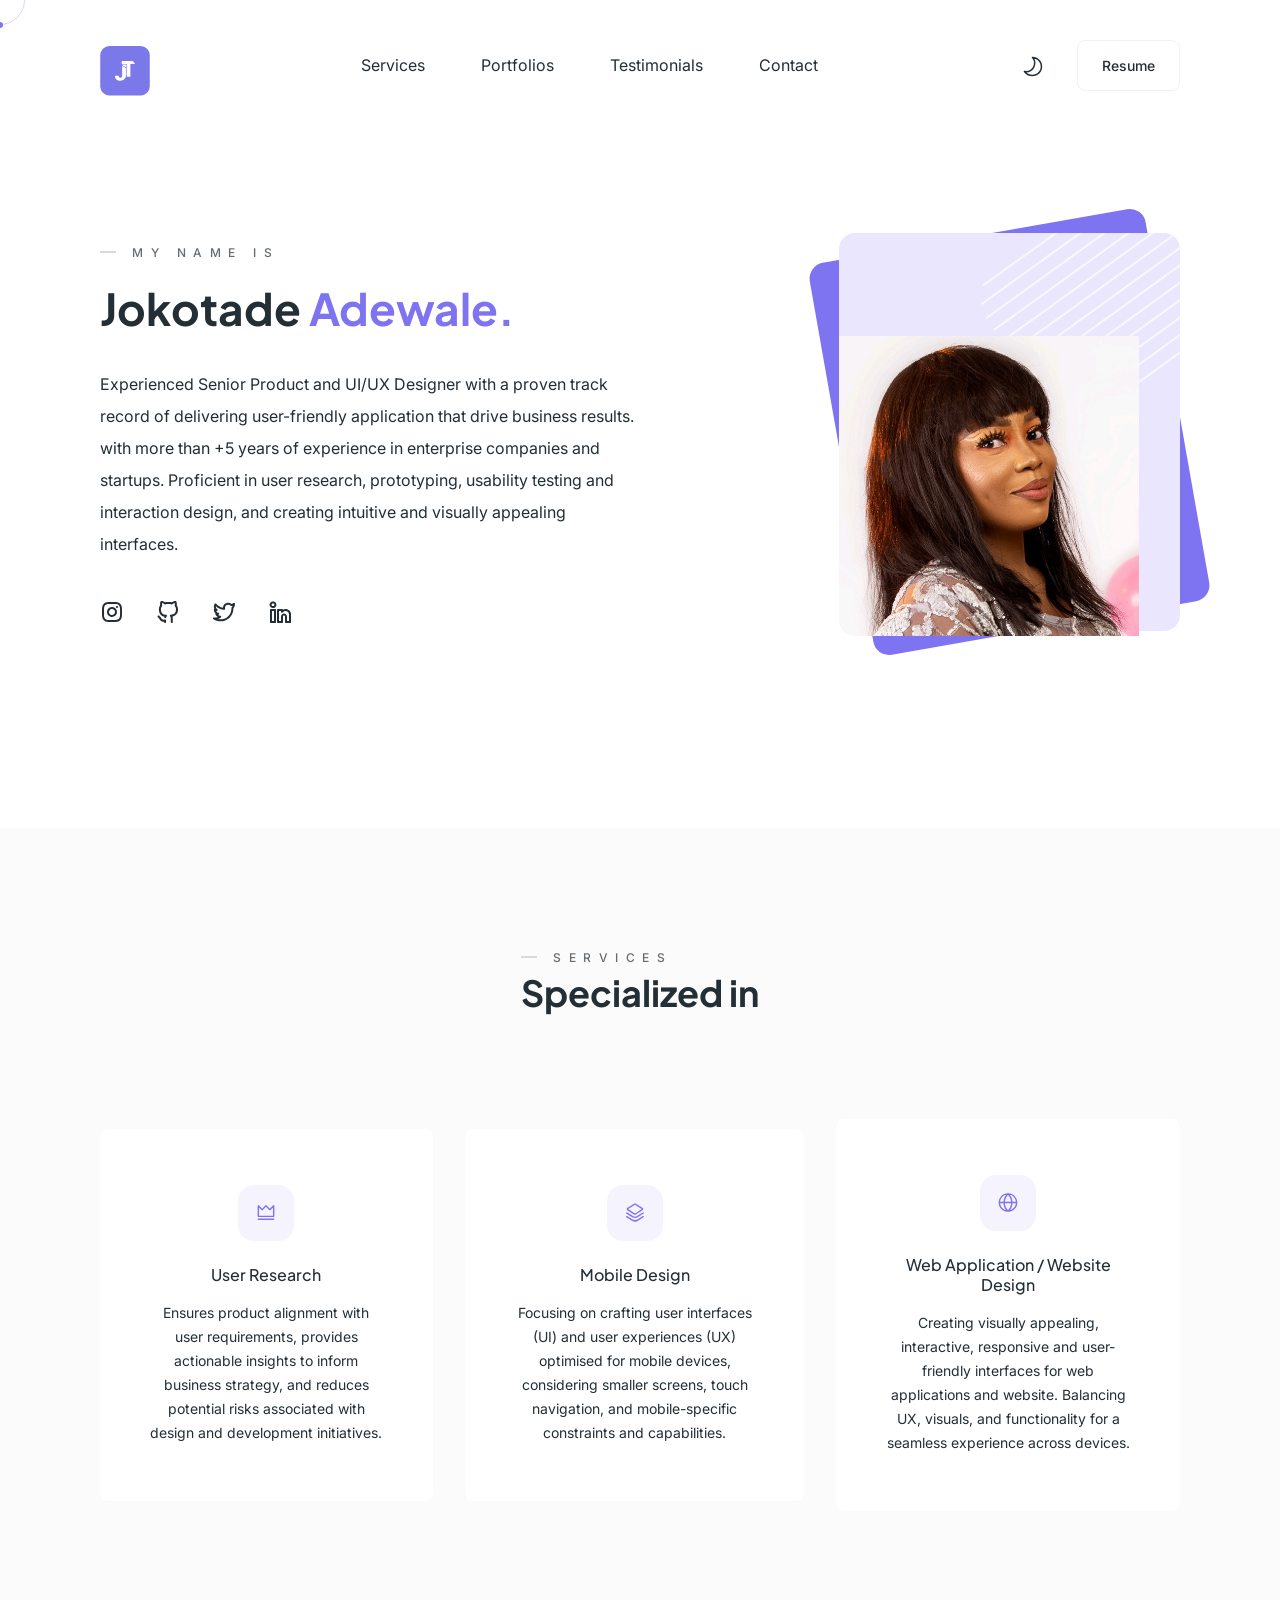
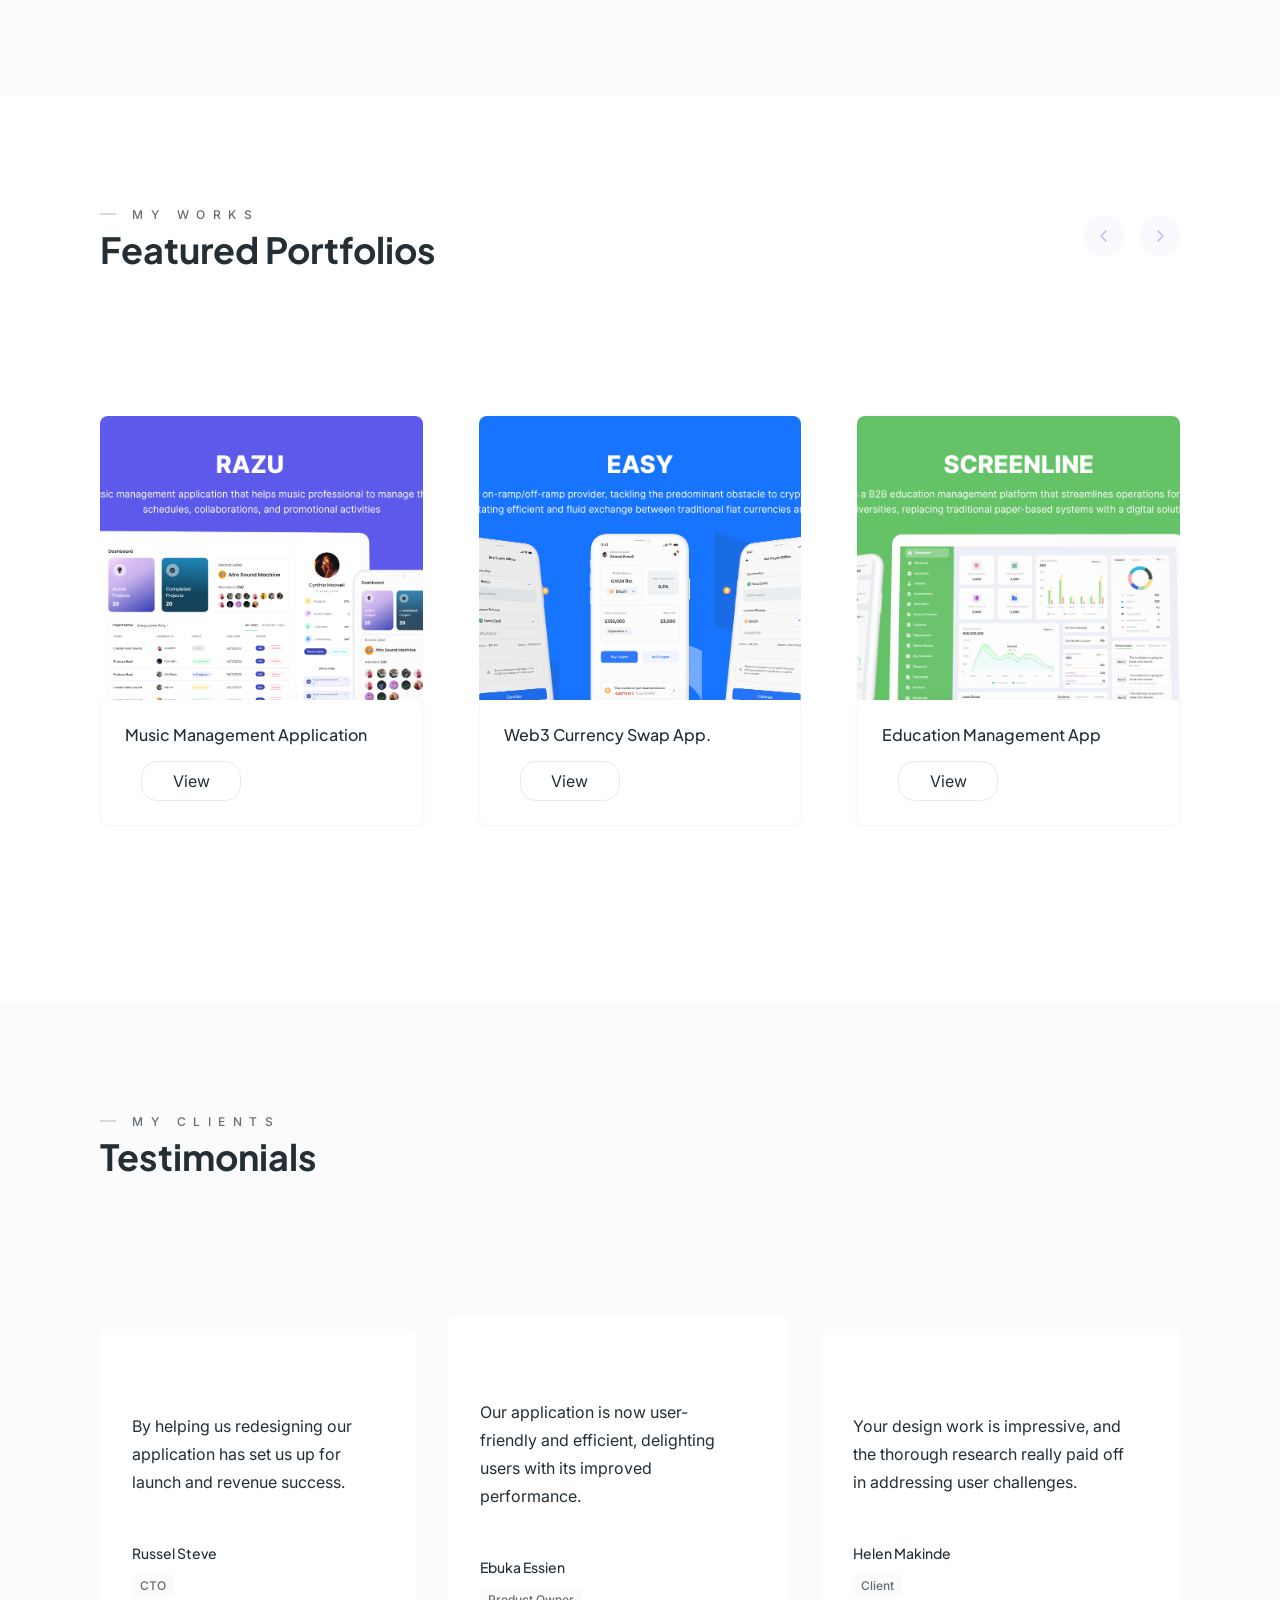
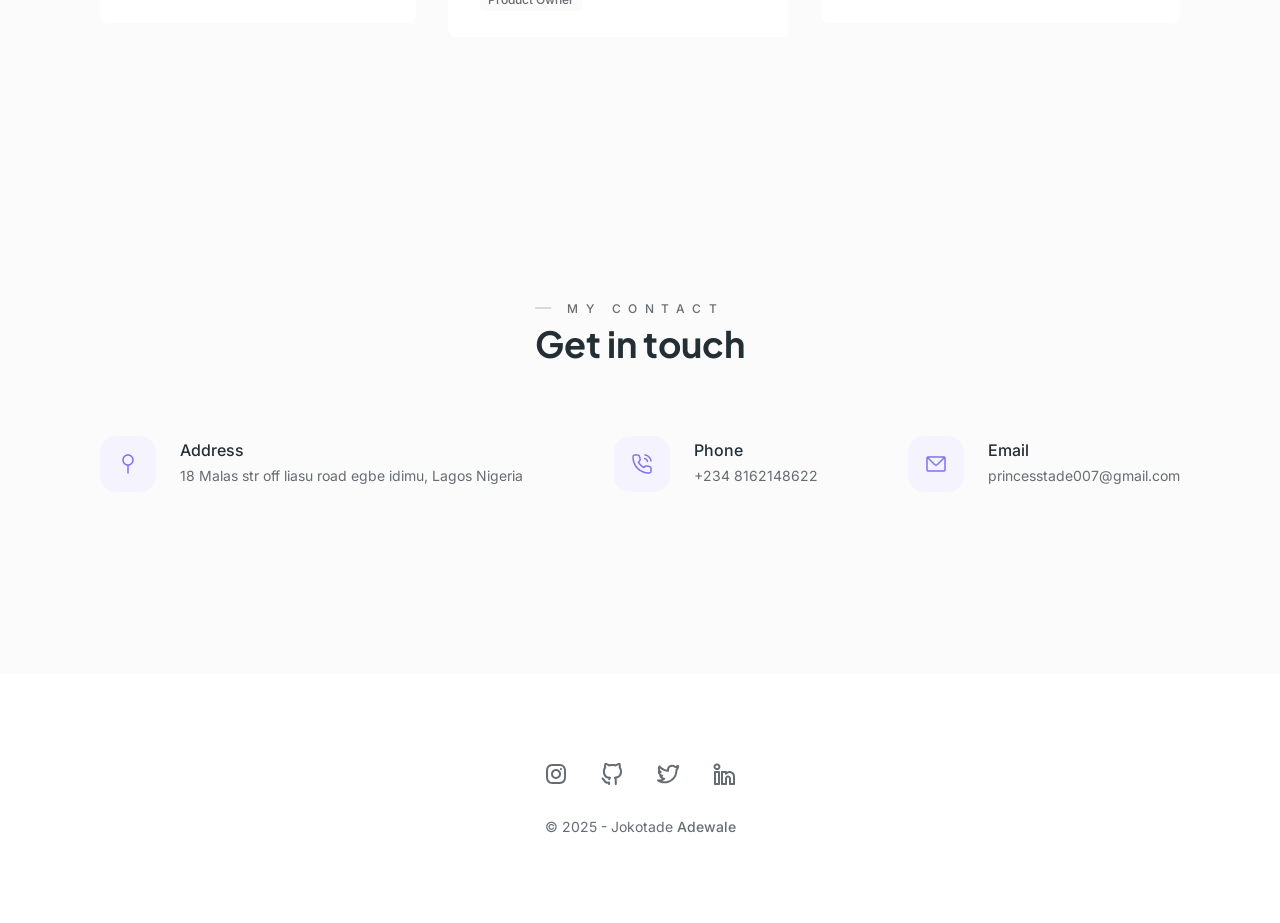
==== index.html @ 597a87b6 "restructure folder" ====
<!DOCTYPE html>
<html lang="en">
<head>
    <meta charset="UTF-8">
    <meta http-equiv="X-UA-Compatible" content="IE=edge">
    <meta name="viewport" content="width=device-width, initial-scale=1.0">
    <link rel="apple-touch-icon" sizes="180x180" href="assets/favicon/apple-touch-icon.png">
    <link rel="icon" type="image/png" sizes="32x32" href="assets/favicon/favicon-32x32.png">
    <link rel="icon" type="image/png" sizes="16x16" href="assets/favicon/favicon-16x16.png">
    <link rel="manifest" href="assets/favicon/site.webmanifest">
    <link rel="preconnect" href="https://fonts.googleapis.com">
    <link rel="preconnect" href="https://fonts.gstatic.com" crossorigin>
    <link href="https://fonts.googleapis.com/css2?family=Inter:wght@300;400;500&family=Plus+Jakarta+Sans:wght@300;400;500;600;700&display=swap" rel="stylesheet">
    <link href="assets/css/aos.css" rel="stylesheet">
    <link href="assets/css/swiper-bundle.min.css" rel="stylesheet">
    <link rel="stylesheet" href="assets/css/kursor.css">
    <link rel="stylesheet" href="./styles.css">
    <title>Portfolio Website | Jokotade</title>
</head>
<body>
<header class="header">
    <div class="container">
        <div class="logo" data-aos-delay="200" data-aos="fade-down">
            <img src="assets/img/Logo.svg" alt="Logo" style="width: 50px; height: auto;">
        </div>
        <nav class="nav">
            <ul class="nav-links">
                <li class="services active" data-aos-delay="200" data-aos="fade-down"><a href="#services">Services</a></li>
                <li class="portfolios" data-aos-delay="250" data-aos="fade-down"><a href="#portfolios">Portfolios</a></li>
                <li class="testimonials" data-aos-delay="300" data-aos="fade-down"><a href="#testimonials">Testimonials</a></li>
                <li class="contact data-aos-delay="350" data-aos="fade-down"><a href="#contact">Contact</a></li>
                <li class="testimonials mobile-link" data-aos-delay="350" data-aos="fade-down"><a href="#testimonials">Testimonials</a></li>
                <li class="education-skill mobile-link" data-aos-delay="350" data-aos="fade-down"><a href="#education-skill">Education</a></li>
                <li class="contact mobile-link" data-aos-delay="350" data-aos="fade-down"><a href="#contact">Contact</a></li>
                <li class="mobile-link" data-aos-delay="350" data-aos="fade-down"><a href="assets/resume.pdf" >Resume</a></li>
            </ul>
        </nav>
        <div class="right-content" data-aos-delay="500" data-aos="fade-down">
            <div class="theme-color-toggle">
                <svg class="moon" viewBox="0 0 24 24">
                    <use xlink:href="assets/img/sprite.svg#moon-icon"></use>
                </svg>
                <svg class="sun" viewBox="0 0 24 24">
                    <use xlink:href="assets/img/sprite.svg#sun-icon"></use>
                </svg>
            </div>
            <a href="assets/resume.pdf" target="_blank" class="btn btn-outline-light download-resume">Resume</a>
            <svg class="mobile-menu-toggle" viewBox="0 0 24 24">
                <use xlink:href="assets/img/sprite.svg#menu"></use>
            </svg>
        </div>
    </div>
</header>
<main>
    <section class="hero-section">
        <div class="container">
            <div class="content" data-aos="fade-up">
                <p class="above-title mb-16">My name is</p>
                <h1 class="full-name">Jokotade <span class="primary">Adewale.</span></h1>
                <p class="about">Experienced Senior Product and UI/UX Designer with a proven track record of delivering user-friendly application that drive business results.  with more than +5 years of experience in enterprise companies and startups.  Proficient in user research, prototyping, usability testing and interaction design, and creating intuitive and visually appealing interfaces.
                </p>
                <a href="assets/resume.pdf" target="_blank" class="btn btn-outline-light download-resume-mobile">Download Resume</a>
                <ul class="social-icons">
                    <li>
                        <a href="https://www.instagram.com/mi_kkie?igsh=MTB5aG10ejZuanpnYg%3D%3D&utm_source=qr" target="_blank">
                            <svg viewBox="0 0 24 24">
                                <use xlink:href="assets/img/sprite.svg#instagram-icon"></use>
                            </svg>
                        </a>
                    </li>
                    <li>
                        <a href="https://github.com/Jokotade" target="_blank">
                            <svg viewBox="0 0 24 24">
                                <use xlink:href="assets/img/sprite.svg#github-icon"></use>
                            </svg>
                        </a>
                    </li>
                    <li>
                        <a href="https://twitter.com/princess_tade?t=unaszCb8Z6bwipODoIpoxg&s=09" target="_blank">
                            <svg viewBox="0 0 24 24">
                                <use xlink:href="assets/img/sprite.svg#twitter-icon"></use>
                            </svg>
                        </a>
                    </li>
                    <li>
                        <a href="https://www.linkedin.com/in/princesstade/" target="_blank">
                            <svg viewBox="0 0 24 24">
                                <use xlink:href="assets/img/sprite.svg#linkedin-icon"></use>
                            </svg>
                        </a>
                    </li>
                </ul>
            </div>
            <div class="image" data-aos="fade-up">
                <div class="cover">
                    <svg class="lines-vector" viewBox="0 0 199 210">
                        <use xlink:href="assets/img/sprite.svg#lines-vector"></use>
                    </svg>
                </div>
                <img class="avatar" src="assets/img/avatar.png" alt="Alex Smith">
            </div>
        </div>
    </section>
    <section class="service-section" id="services">
        <div class="container">
            <div class="section-name center" data-aos="fade-up">
                <div class="content">
                    <p class="above-title">Services</p>
                    <h4 class="title">Specialized in</h4>
                </div>
            </div>
            <div class="service-item-wrapper">
                <div class="service-item" data-aos="fade-up" data-aos-delay="200">
                    <div class="icon">
                        <svg viewBox="0 0 25 24">
                            <use xlink:href="assets/img/sprite.svg#ux-service"></use>
                        </svg>
                    </div>
                    <h4 class="title">User Research</h4>
                    <p class="body">Ensures product alignment with user requirements, provides actionable insights to inform business strategy, and reduces potential risks associated with design and development initiatives.</p>
                </div>
                <div class="service-item" data-aos="fade-up" data-aos-delay="250">
                    <div class="icon">
                        <svg viewBox="0 0 25 24">
                            <use xlink:href="assets/img/sprite.svg#app-development"></use>
                        </svg>
                    </div>
                    <h4 class="title">Mobile Design</h4>
                    <p class="body">Focusing on crafting user interfaces (UI)  and user experiences (UX) optimised for mobile devices, considering smaller screens, touch navigation, and mobile-specific constraints and capabilities.</p>
                </div>
                <div class="service-item" data-aos="fade-up" data-aos-delay="300">
                    <div class="icon">
                        <svg viewBox="0 0 25 24">
                            <use xlink:href="assets/img/sprite.svg#web-development"></use>
                        </svg>
                    </div>
                    <h4 class="title">Web Application / Website Design</h4>
                    <p class="body">Creating visually appealing, interactive, responsive and user-friendly interfaces for web applications and website. Balancing UX, visuals, and functionality for a seamless experience across devices.</p>
                </div>
            </div>
        </div>

    </section>
    <section class="portfolio-section" id="portfolios">
        <div class="container">
            <div class="section-name" data-aos="fade-up" data-aos-delay="200">
                <div class="content">
                    <p class="above-title">My works</p>
                    <h4 class="title">Featured Portfolios</h4>
                </div>
                <div class="slider-navigation">
                    <div class="prev">
                        <svg viewBox="0 0 24 24">
                            <use xlink:href="assets/img/sprite.svg#arrow-left"></use>
                        </svg>
                    </div>
                    <div class="next">
                        <svg viewBox="0 0 24 24">
                            <use xlink:href="assets/img/sprite.svg#arrow-right"></use>
                        </svg>
                    </div>
                </div>
            </div>
            <div class="portfolio-item-wrapper">
                <div class="swiper">
                    <div class="swiper-wrapper">
                        <div class="swiper-slide" data-aos="fade-up" data-aos-delay="200">
                            <article class="portfolio-item">
                                <figure>
                                    <img src="assets/img/portfolio-item-1.jpg">
                                </figure>
                                <div class="detail">
                                    <h4 class="title">Music Management Application</h4>
                                    <div class="bottom">
                                        <a class="link" href="https://www.figma.com/proto/hUPwyeK0H4EAvYiDkTyEuU/Personal-portfolio?page-id=0%3A1&node-id=39-6&p=f&viewport=66%2C-1484%2C0.31&t=0yLhWmBFVrvVGQfY-1&scaling=min-zoom&content-scaling=fixed">
                                            View
                                        </a>
                                    </div>
                                </div>
                            </article>
                        </div>
                        <div class="swiper-slide" data-aos="fade-up" data-aos-delay="300">
                            <article class="portfolio-item">
                                <figure>
                                    <img src="assets/img/portfolio-item-2.jpg">
                                </figure>
                                <div class="detail">
                                    <h4 class="title">Web3 Currency Swap App.</h4>
                                    <div class="bottom">
                                        <a class="link" href="https://www.figma.com/proto/F2nv5XR6xzPYJlfeK1U0pS/Easy?page-id=&node-id=13-39&p=f&viewport=156%2C228%2C0.19&t=OGY16AN2ID2Uvr2o-1&scaling=min-zoom&content-scaling=fixed">
                                            View
                                        </a>
                                    </div>
                                </div>
                            </article>
                        </div>
                        <div class="swiper-slide" data-aos="fade-up" data-aos-delay="400">
                            <article class="portfolio-item">
                                <figure>
                                    <img src="assets/img/portfolio-item-3.jpg">
                                </figure>
                                <div class="detail">
                                    <h4 class="title">Education Management App</h4>
                                    <div class="bottom">
                                        <a class="link" href="https://www.figma.com/proto/SXw7Yz9mYrSnDgilOME5vF/Screenline?page-id=0%3A1&node-id=19-2&viewport=190%2C341%2C0.58&t=RmUeLXUnRHppPBlK-1&scaling=min-zoom&content-scaling=fixed">
                                            View
                                        </a>
                                    </div>
                                </div>
                            </article>
                        </div>
                        
                </div>
            </div>
        </div>
    </section>
    <!-- <section class="experience-section" id="experience">
        <div class="container">
            <div class="side">
                <div class="section-name" data-aos="fade-up">
                    <p class="above-title">Career path</p>
                    <h4 class="title">Work Experience</h4>
                </div>
                <div class="companies-list">
                    <div class="selector">
                        <svg viewBox="0 0 24 24">
                            <use xlink:href="assets/img/sprite.svg#arrow-right"></use>
                        </svg>
                    </div>
                    <ul>
                        <li data-tab="apple" class="active" data-aos="fade-up">Apple</li>
                        <li data-tab="microsoft" data-aos-delay="50" data-aos="fade-up">Microsoft</li>
                        <li data-tab="facebook" data-aos-delay="100" data-aos="fade-up">Facebook</li>
                        <li data-tab="slack" data-aos-delay="150" data-aos="fade-up">Slack</li>
                    </ul>
                </div>
            </div>
            <div class="content active" id="apple">
                <div class="headline" data-aos-delay="50" data-aos="fade-up">
                    <h4 class="job-title">Front-end developer <span class="company-name">Apple .Inc</span></h4>
                    <p class="location">California, United States</p>
                    <p class="period">Nov 2020 - Present · Full-time</p>
                    <ul class="stack-list">
                        <li class="tag">Swift</li>
                        <li class="tag">Go</li>
                    </ul>
                </div>
                <div class="line"></div>
                <ul class="responsibilities">
                    <li data-aos-delay="50" data-aos="fade-up">Improving overall website performance for mobile users.</li>
                    <li data-aos-delay="100" data-aos="fade-up">Collaborate with back-end developers and web designers to improve usability</li>
                    <li data-aos-delay="150" data-aos="fade-up">Add voice search feature for mobile app.</li>
                    <li data-aos-delay="200" data-aos="fade-up">Developing an admin panel to manage contents, users, products and ...</li>
                </ul>
            </div>
            <div class="content" id="microsoft">
                <div class="headline" data-aos-delay="50" data-aos="fade-up">
                    <h4 class="job-title">Front-end developer <span class="company-name"> Microsoft</span></h4>
                    <p class="location">Washington, United States</p>
                    <p class="period">Nov 2018 - Feb 2020 · Full-time</p>
                    <ul class="stack-list">
                        <li class="tag">ASP.NET</li>
                        <li class="tag">Python</li>
                    </ul>
                </div>
                <div class="line"></div>
                <ul class="responsibilities">
                    <li>Vivamus quis dolor rutrum, mattis elit eu, cursus erat. Nunc vulputate ex </li>
                    <li>Praesent venenatis a quam at mollis. Aliquam erat volutpat.</li>
                    <li>Maecenas egestas elit eget enim mattis aliquet eget vitae felis..</li>
                    <li>Nam sodales ultrices nisl sed dictum. Vestibulum ante ipsum primis in faucibus  ...</li>
                </ul>
            </div>
            <div class="content" id="facebook">
                <div class="headline" data-aos-delay="50" data-aos="fade-up">
                    <h4 class="job-title">Front-end developer <span class="company-name"> Facebook</span></h4>
                    <p class="location">California, United States</p>
                    <p class="period">Feb 2018 - Feb 2020 · Full-time</p>
                    <ul class="stack-list">
                        <li class="tag">PHP</li>
                        <li class="tag">React</li>
                    </ul>
                </div>
                <div class="line"></div>
                <ul class="responsibilities">
                    <li>Vivamus quis dolor rutrum, mattis elit eu, cursus erat. Nunc vulputate ex </li>
                    <li>Praesent venenatis a quam at mollis. Aliquam erat volutpat.</li>
                    <li>Maecenas egestas elit eget enim mattis aliquet eget vitae felis..</li>
                    <li>Nam sodales ultrices nisl sed dictum. Vestibulum ante ipsum primis in faucibus  ...</li>
                </ul>
            </div>
            <div class="content" id="slack">
                <div class="headline" data-aos-delay="50" data-aos="fade-up">
                    <h4 class="job-title">Front-end developer <span class="company-name">Slack</span></h4>
                    <p class="location">Irvine, United States</p>
                    <p class="period">Nov 2014 - Nov 2017 · Full-time</p>
                    <ul class="stack-list">
                        <li class="tag">Angular</li>
                        <li class="tag">Node.js</li>
                    </ul>
                </div>
                <div class="line"></div>
                <ul class="responsibilities">
                    <li>Vivamus quis dolor rutrum, mattis elit eu, cursus erat. Nunc vulputate ex </li>
                    <li>Praesent venenatis a quam at mollis. Aliquam erat volutpat.</li>
                    <li>Maecenas egestas elit eget enim mattis aliquet eget vitae felis..</li>
                    <li>Nam sodales ultrices nisl sed dictum. Vestibulum ante ipsum primis in faucibus  ...</li>
                </ul>
            </div>
        </div>
    </section> -->
    <!-- <section class="blog-section" id="blog">
        <div class="container">
            <div class="section-name center" data-aos="fade-up">
                <div class="content">
                    <p class="above-title">My articles</p>
                    <h4 class="title">Personal Blog</h4>
                </div>
            </div>
            <div class="post-item-wrapper">
                <article class="post-item" data-aos="fade-up" data-aos-delay="50" >
                    <figure>
                        <img src="assets/img/blog-item-1.jpg" alt="Deploy Next.js Project on Heroku">
                    </figure>
                    <div class="content">
                        <h3 class="title">How to prototype in figma</h3>
                        <div class="detail">
                            <time class="tag">July 15, 2021</time>
                        </div>
                        <p class="body">Lorem ipsum dolor sit amet, consectetur adipiscing elit. Fusce id magna nec ante scelerisque laoreet. Fusce finibus ...</p>
                        <div class="bottom">
                            <a href="#">Continue Reading</a>
                        </div>
                    </div>
                </article>
                <article class="post-item" data-aos="fade-up" data-aos-delay="100" >
                    <figure>
                        <img src="assets/img/blog-item-2.jpg" alt="Deploy Next.js Project on Heroku">
                    </figure>
                    <div class="content">
                        <h3 class="title">Being more productive with Notion.</h3>
                        <div class="detail">
                            <time class="tag">Aug 8, 2020</time>
                        </div>
                        <p class="body">Lorem ipsum dolor sit amet, consectetur adipiscing elit. Fusce id magna nec ante scelerisque laoreet. Fusce finibus ...</p>
                        <div class="bottom">
                            <a href="#">Continue Reading</a>
                        </div>
                    </div>
                </article>
                <article class="post-item" data-aos="fade-up" data-aos-delay="150" >
                    <figure>
                        <img src="assets/img/blog-item-3.jpg" alt="Deploy Next.js Project on Heroku">
                    </figure>
                    <div class="content">
                        <h3 class="title">Beginners guide to adobe illustrator</h3>
                        <div class="detail">
                            <time class="tag">Feb 19, 2021</time>
                        </div>
                        <p class="body">Lorem ipsum dolor sit amet, consectetur adipiscing elit. Fusce id magna nec ante scelerisque laoreet. Fusce finibus ...</p>
                        <div class="bottom">
                            <a href="#">Continue Reading</a>
                        </div>
                    </div>
                </article>
            </div>
        </div>
    </section> -->
    <section class="testimonial-section" id="testimonials">
        <div class="container">
            <div class="section-name" data-aos="fade-up">
                <p class="above-title">My clients</p>
                <h4 class="title">Testimonials</h4>
            </div>
            <div class="testimonial-item-wrapper">
                <div class="testimonial-item" data-aos="fade-up" data-aos-delay="50">
                    <!-- <img class="avatar" src="assets/img/testimonial-avatar-1.jpg" alt="Amelia Miller"> -->
                    <p class="text">By helping us redesigning our application has set us up for launch and revenue success.</p>
                    <p class="name">Russel Steve</p>
                    <p class="tag job-title">CTO</p>
                </div>
                <div class="testimonial-item" data-aos="fade-up" data-aos-delay="100">
                    <!-- <img class="avatar" src="assets/img/testimonial-avatar-2.jpg" alt="Amelia Miller"> -->
                    <p class="text">Our application is now user-friendly and efficient, delighting users with its improved performance.</p>
                    <p class="name">Ebuka Essien</p>
                    <p class="tag job-title">Product Owner </p>
                </div>
                <div class="testimonial-item" data-aos="fade-up" data-aos-delay="150">
                    <!-- <img class="avatar" src="assets/img/testimonial-avatar-3.jpg" alt="Amelia Miller"> -->
                    <p class="text">Your design work is impressive, and the thorough research really paid off in addressing user challenges.</p>
                    <p class="name">Helen Makinde</p>
                    <p class="tag job-title">Client</p>
                </div>
            </div>
        </div>
    </section>
    <!-- <section class="education-skill-section" id="education-skill">
        <div class="container">
            <div class="section-name" data-aos="fade-up">
                <p class="above-title">Learning Path</p>
                <h4 class="title">Education & Skills</h4>
            </div>
            <div class="education-skill-wrapper">
                <div class="education">
                    <div class="education-item" data-aos="fade-up" data-aos-delay="100">
                        <h4 class="school">Kingston University</h4>
                        <p class="degree-field">Master's degree - Software Engineering</p>
                        <p class="date">2019 - 2021</p>
                    </div>
                    <div class="education-item" data-aos="fade-up" data-aos-delay="150">
                        <h4 class="school">Kingston University</h4>
                        <p class="degree-field">Bachelor's degree - Computer Engineering</p>
                        <p class="date">2015 - 2019</p>
                    </div>
                    <div class="education-item" data-aos="fade-up" data-aos-delay="200">
                        <h4 class="school">Westminster School</h4>
                        <p class="degree-field">Diploma's degree - Mathematics</p>
                        <p class="date">2013 - 2015</p>
                    </div>
                </div>
                <div class="skill">
                    <p class="description" data-aos="fade-up" data-aos-delay="50">For 5+ years, I have been continuously learning in the field of front-end and experimenting with new technologies and frameworks, and here you can see a summary of my skills.</p>
                    <div class="progress-bar-wrapper" data-aos="fade-up" data-aos-delay="50">
                        <div class="progress-bar">
                            <p class="label">React</p>
                            <div class="main-bar"><div class="fill" data-width="70"></div></div>
                        </div>
                        <div class="progress-bar">
                            <p class="label">Angular</p>
                            <div class="main-bar"><div class="fill" data-width="60"></div></div>
                        </div>
                        <div class="progress-bar">
                            <p class="label">JavaScript</p>
                            <div class="main-bar"><div class="fill" data-width="55"></div></div>
                        </div>
                    </div>
                </div>
            </div>
        </div>
    </section> -->
    <section class="contact-section" id="contact">
        <div class="container">
            <div class="content-wrapper">
                <div class="section-name" data-aos="fade-up" data-aos-delay="200">
                    <div class="content">
                        <p class="above-title">My Contact</p>
                        <h4 class="title">Get in touch</h4>
                    </div>
                </div>
            </div>
            <div class="contact-wrapper">
                <div class="contact-info">
                    <div class="contact-info-item" data-aos="fade-up" data-aos-delay="50">
                        <div class="icon">
                            <svg viewBox="0 0 24 24">
                                <use xlink:href="assets/img/sprite.svg#address-icon"></use>
                            </svg>
                        </div>
                        <div class="content">
                            <h4 class="title">Address</h4>
                            <p class="body">18 Malas str off liasu road egbe idimu, Lagos Nigeria</p>
                        </div>
                    </div>
                    <div class="contact-info-item" data-aos="fade-up" data-aos-delay="150">
                        <div class="icon">
                            <svg viewBox="0 0 24 24">
                                <use xlink:href="assets/img/sprite.svg#phone-icon"></use>
                            </svg>
                        </div>
                        <div class="content">
                            <h4 class="title">Phone</h4>
                            <p class="body">+234 8162148622</p>
                        </div>
                    </div>
                    <div class="contact-info-item" data-aos="fade-up" data-aos-delay="200">
                        <div class="icon">
                            <svg viewBox="0 0 24 24">
                                <use xlink:href="assets/img/sprite.svg#email-icon"></use>
                            </svg>
                        </div>
                        <div class="content">
                            <h4 class="title">Email</h4>
                            <p class="body">princesstade007@gmail.com</p>
                        </div>
                    </div>
                </div>
            </div>
        </div>
    </section>
</main>
<footer class="footer">
    <ul class="social-icons" data-aos="fade-up" data-aos-delay="50">
        <li>
            <a href="https://www.instagram.com/mi_kkie?igsh=MTB5aG10ejZuanpnYg%3D%3D&utm_source=qr" target="_blank">
                <svg viewBox="0 0 24 24">
                    <use xlink:href="assets/img/sprite.svg#instagram-icon"></use>
                </svg>
            </a>
        </li>
        <li>
            <a href="https://github.com/Jokotade" target="_blank">
                <svg viewBox="0 0 24 24">
                    <use xlink:href="assets/img/sprite.svg#github-icon"></use>
                </svg>
            </a>
        </li>
        <li>
            <a href="https://twitter.com/princess_tade?t=unaszCb8Z6bwipODoIpoxg&s=09" target="_blank">
                <svg viewBox="0 0 24 24">
                    <use xlink:href="assets/img/sprite.svg#twitter-icon"></use>
                </svg>
            </a>
        </li>
        <li>
            <a href="https://www.linkedin.com/in/princesstade/" target="_blank">
                <svg viewBox="0 0 24 24">
                    <use xlink:href="assets/img/sprite.svg#linkedin-icon"></use>
                </svg>
            </a>
        </li>
    </ul>
    <p class="copyright" data-aos="fade-up" data-aos-delay="100">© <span class="year">2025</span>  -  Jokotade<span class="bold"> Adewale</span></p>
</footer>
</body>
<script src="assets/js/aos.js"></script>
<script src="assets/js/swiper-bundle.min.js"></script>
<script src="assets/js/kursor.js"></script>
<script src="assets/js/svg4everybody.min.js"></script>
<script src="assets/js/css-vars-ponyfill.min.js"></script>
<script src="assets/js/unfetch.js"></script>
<script src="./script.js"></script>
</html>
---- assets/css/kursor.css ----
/*!
  * Kursor v0.1.5
  * Forged by Luis Daniel Rovira
  * Released under the MIT License.
  */
.notCursor {
  cursor: none;
}
.notCursor * {
  cursor: none;
}
#kursorWrapper {
  position: fixed;
  z-index: 99;
  overflow: hidden;
  pointer-events: none;
  top: 0;
  left: 0;
  width: 100%;
  height: 100%;
  overflow: hidden;
}
div[class*='kursor'] {
  position: fixed;
  pointer-events: none;
  transform: translate(-50%, -50%);
  z-index: 10000;
}
div[class*='kursor'].kursor--hidden {
  opacity: 0;
  width: 0px;
  height: 0px;
}
div[class*='kursor'].kursor--1 {
  left: 0px;
  top: 0px;
  width: 25px;
  height: 25px;
  border-radius: 50%;
  border: 2px solid rgba(var(--k-color), 1);
  transition: all 0.2s ease, top 0.18s ease-out, left 0.18s ease-out;
}
div[class*='kursor'].kursor--1 + .kursorChild {
  display: block;
  width: 4px;
  height: 4px;
  background: rgba(var(--k-color), 1);
  border-radius: 50%;
  transition: all 0.2s ease, top 0s ease-out, left 0s ease-out;
}
div[class*='kursor'].kursor--1.--hover {
  width: 40px;
  height: 40px;
  border: 2px solid rgba(var(--k-color), 0);
  background: rgba(var(--k-color), 0.1);
}
div[class*='kursor'].kursor--1.--hover + .kursorChild {
  background: rgba(var(--k-color), 0.3);
}
div[class*='kursor'].kursor--1.kursor--down {
  width: 20px;
  height: 20px;
}
div[class*='kursor'].kursor--1.kursor--down + .kursorChild:after {
  width: 40px !important;
  height: 40px !important;
  opacity: 0;
  border: 1px solid;
  border-radius: 50%;
  border-color: rgba(var(--k-color), 1);
  transition: all 0.4s ease;
}
div[class*='kursor'].kursor--2 {
  left: 0px;
  top: 0px;
  width: 20px;
  height: 20px;
  border-radius: 50%;
  background: rgba(var(--k-color), 1);
  transition: all 0.2s ease, top 0.1s ease-out, left 0.1s ease-out;
}
div[class*='kursor'].kursor--2 + .kursorChild {
  display: block;
  width: 4px;
  height: 4px;
  background: rgba(var(--k-color), 1);
  border-radius: 50%;
  transition: all 0.2s ease, top 0.2s ease-out, left 0.2s ease-out;
}
div[class*='kursor'].kursor--2.--hover {
  width: 40px;
  height: 40px;
  background: rgba(var(--k-color), 0.1);
}
div[class*='kursor'].kursor--2.--hover + .kursorChild {
  background: rgba(var(--k-color), 0.3);
}
div[class*='kursor'].kursor--2.kursor--down {
  width: 10px;
  height: 10px;
}
div[class*='kursor'].kursor--2.kursor--down + .kursorChild:after {
  width: 40px !important;
  height: 40px !important;
  opacity: 0;
  border: 1px solid;
  border-radius: 50%;
  border-color: rgba(var(--k-color), 1);
  transition: all 0.4s ease;
}
div[class*='kursor'].kursor--3 {
  left: 0px;
  top: 0px;
  width: 20px;
  height: 20px;
  border: 1px solid rgba(var(--k-color), 1);
  transition: all 0.2s ease, top 0.05s ease-out, left 0.05s ease-out;
}
div[class*='kursor'].kursor--3 + .kursorChild {
  display: block;
  width: 4px;
  height: 4px;
  background: rgba(var(--k-color), 1);
  transition: all 0.2s ease, top 0.2s ease-out, left 0.2s ease-out;
}
div[class*='kursor'].kursor--3.--hover {
  width: 40px;
  height: 40px;
  background: rgba(var(--k-color), 0.1);
  border: 1px solid rgba(var(--k-color), 0);
}
div[class*='kursor'].kursor--3.--hover + .kursorChild {
  background: rgba(var(--k-color), 0.3);
}
div[class*='kursor'].kursor--3.kursor--down {
  width: 5px;
  height: 5px;
  border: 1px solid rgba(var(--k-color), 0);
}
div[class*='kursor'].kursor--3.kursor--down + .kursorChild {
  width: 10px;
  height: 10px;
}
div[class*='kursor'].kursor--3.kursor--down + .kursorChild:after {
  width: 40px !important;
  height: 40px !important;
  opacity: 0;
  border: 1px solid;
  border-color: rgba(var(--k-color), 1);
  transition: all 0.4s ease;
}
div[class*='kursor'].kursor--4 {
  left: 0px;
  top: 0px;
  width: 50px;
  height: 50px;
  border: 1px solid rgba(var(--k-color), 0.3);
  border-radius: 50%;
  transition: all 0.2s ease, top 0.2s ease-out, left 0.2s ease-out;
}
div[class*='kursor'].kursor--4 + .kursorChild {
  display: block;
  width: 6px;
  height: 6px;
  background: rgba(var(--k-color), 1);
  border-radius: 50%;
  transition: all 0.2s ease, top 0.03s ease-out, left 0.03s ease-out;
}
div[class*='kursor'].kursor--4.--hover {
  width: 30px;
  height: 30px;
  background: rgba(var(--k-color), 0.1);
  border: 3px solid rgba(var(--k-color), 0);
}
div[class*='kursor'].kursor--4.--hover + .kursorChild {
  width: 25px;
  height: 25px;
  background: rgba(var(--k-color), 0.1);
}
div[class*='kursor'].kursor--4.kursor--down {
  width: 5px;
  height: 5px;
}
div[class*='kursor'].kursor--4.kursor--down + .kursorChild {
  width: 10px;
  height: 10px;
}
div[class*='kursor'].kursor--4.kursor--down + .kursorChild:after {
  width: 40px !important;
  height: 40px !important;
  opacity: 0;
  border-radius: 50%;
  border: 1px solid;
  border-color: rgba(var(--k-color), 1);
  transition: all 0.4s ease;
}
div[class*='kursor'].kursor--5 {
  left: 0px;
  top: 0px;
  width: 10px;
  height: 10px;
  border: 1px solid rgba(var(--k-color), 0.5);
  border-radius: 50%;
  transition: all 0.2s ease, top 0.2s ease-out, left 0.2s ease-out;
}
div[class*='kursor'].kursor--5.--hover {
  width: 26px;
  height: 26px;
  background: rgba(var(--k-color), 0.1);
  border: 3px solid rgba(var(--k-color), 0);
}
div[class*='kursor'].kursor--5.kursor--down {
  width: 15px;
  height: 15px;
}
div[class*='kursorChild'] {
  position: fixed;
  pointer-events: none;
  transform: translate(-50%, -50%);
  display: none;
  overflow: hidden;
}
div[class*='kursorChild'].kursorChild[class*='--hidden'] {
  opacity: 0;
  width: 0px;
  height: 0px;
}
div[class*='kursorChild'].kursorChild:after {
  content: '';
  pointer-events: none;
  width: 0px;
  height: 0px;
  position: absolute;
  left: 50%;
  top: 50%;
  opacity: 1;
  border: 0px solid rgba(var(--k-color), 0.5);
  transform: translate(-50%, -50%);
}
.kursor--absolute {
  position: absolute !important;
  z-index: 2000;
}
@media screen and (max-width: 768px) {
  .notCursor * {
    cursor: auto;
  }
  div[class*='kursor'] {
    display: none !important;
  }
  div[class*='kursorChild'] {
    display: none !important;
  }
}
@media screen and (max-width: 812px) and (max-height: 430px) and (orientation: landscape) {
  div[class*='kursor'] {
    display: none !important;
  }
  div[class*='kursorChild'] {
    display: none !important;
  }
  .notCursor * {
    cursor: auto;
  }
}
---- styles.css ----
/* THEME */
:root {
    --purple: #7E74F1;
    --purple-light-1: #EAE6FE;
    --purple-light-2: #F5F3FE;
    --cinder: #232E35;
    --cinder-light: #656D72;
    --light: #FBFBFB;
    --light-2: #f1f1f1;
    --light-3: #f5f5f5;
    --light-4: #D9D9D9;
    --white: #FFFFFF;
}
[data-theme="dark"] {
    --midnight-express: #282D3F;
    --licorice: #33394D;
    --light: #2d3346;
    --light-2: #35394a;
    --cinder: var(--white);
    --cinder-light: #dddddd;
    --light-4: #51576c;
    --purple-light-2: rgba(126, 116, 241, .04);
}
::selection {
    background: #e7e7e7;
}
[data-theme="dark"] ::selection {
    background: #35394A;
}
::-webkit-scrollbar-track {
    background-color: var(--light);
}
[data-theme="dark"] ::-webkit-scrollbar-track {
    background-color: var(--midnight-express);
}
::-webkit-scrollbar {
    width: 8px;
    background-color: var(--purple);
}
::-webkit-scrollbar-thumb {
    background-color: var(--purple);
}
/* RESET CSS */
html, body, div, span, applet, object, iframe,
h1, h2, h3, h4, h5, h6, p, blockquote, pre,
a, abbr, acronym, address, big, cite, code,
del, dfn, em, img, ins, kbd, q, s, samp,
small, strike, strong, sub, sup, tt, var,
b, u, i, center,
dl, dt, dd, ol, ul, li,
fieldset, form, label, legend,
table, caption, tbody, tfoot, thead, tr, th, td,
article, aside, canvas, details, embed,
figure, figcaption, footer, header, hgroup,
menu, nav, output, ruby, section, summary,
time, mark, audio, video {
    margin: 0;
    padding: 0;
    border: 0;
    font-size: 100%;
    font: inherit;
    vertical-align: baseline;
}
article, aside, details, figcaption, figure,
footer, header, hgroup, menu, nav, section {
    display: block;
}
body {
    line-height: 1;
}
ol, ul {
    list-style: none;
}
blockquote, q {
    quotes: none;
}
blockquote:before, blockquote:after,
q:before, q:after {
    content: '';
    content: none;
}
table {
    border-collapse: collapse;
    border-spacing: 0;
}
*, *:before, *:after {
    box-sizing: border-box;
}
a {
    text-decoration: none;
    color: inherit;
}
/* GENERAL */
body {
    font-size: 16px;
    line-height: 28px;
    font-family: 'Inter', sans-serif;
    font-weight: 400;
    color: var(--cinder);
}
[data-theme="dark"] body {
    background: var(--midnight-express);
    color: var(--cinder-light);
}
h1, h2, h3, h4, h5, h6 {
    font-family: 'Plus Jakarta Sans', serif;
}
[data-theme="dark"] h1,[data-theme="dark"]  h2,[data-theme="dark"]  h3,[data-theme="dark"]  h4,[data-theme="dark"]  h5,[data-theme="dark"]  h6 {
    color: var(--white);
}
.container {
    width: 100%;
    max-width: 1200px;
    padding: 0 16px;
    margin: 0 auto;
}
.primary {
    color: var(--purple);
}
.mb-16 {
    margin-bottom: 16px;
}
.mb-24 {
    margin-bottom: 24px;
}
.btn {
    font-style: normal;
    font-weight: 500;
    font-size: 14px;
    padding: 16px 24px;
    line-height: 17px;
    border-radius: 8px;
    font-family: inherit;
    border: none;
    cursor: pointer;
    position: relative;
}
.btn-outline-light {
    border: 1px solid var(--light-2);
}
.btn-primary {
    background: var(--purple);
    color: var(--white);
}
.btn .loading {
    width: 16px;
    height: 16px;
    border-width: 2px;
    position: absolute;
    right: 16px;
    visibility: hidden;
    opacity: 0;
}
.btn.show-loading .loading{
    visibility: visible;
    opacity: 1;
}
.btn.show-loading {
    opacity: .6 !important;
    pointer-events: none;
}
.section-name .title {
    font-style: normal;
    font-weight: 700;
    font-size: 36px;
    line-height: 45px;
}
.above-title {
    font-style: normal;
    font-weight: 500;
    font-size: 12px;
    line-height: 24px;
    letter-spacing: 7.5px;
    text-transform: uppercase;
    padding-left: 32px;
    position: relative;
    color: var(--cinder-light);
    display: inline-block;
}

.above-title:after {
    content: '';
    position: absolute;
    left: 0;
    top: 10px;
    width: 16px;
    height: 2px;
    background: var(--light-4);
}
.section-name.center {
    display: flex;
    justify-content: center;
}
.social-icons {
    display: flex;
    align-items: center;
}
.social-icons li svg {
    width: 24px;
    height: 24px;
}
.social-icons li:not(:last-of-type) {
    margin-right: 32px;
}
[data-aos=fade-up] {
    transform: translate3d(0,30px,0);
}
[data-aos=fade-down] {
    transform: translate3d(0,-30px,0);
}
.tag {
    padding: 4px 8px;
    border: 1px solid var(--light-2);
    border-radius: 4px;
    font-weight: 500;
    font-size: 12px;
    line-height: 15px;
    color: var(--cinder-light);
}
input[type='text'], input[type='email'], textarea {
    width: 100%;
    box-shadow: none;
    border: none;
    outline: none;
    font-family: inherit;
    padding: 16px 24px;
    font-weight: 400;
    font-size: 14px;
    line-height: 17px;
    color: var(--cinder-light);
    background: var(--white);
    border-radius: 8px;
}
input[type='text']::placeholder, input[type='email']::placeholder,::placeholder {
    color: var(--cinder-light);
}
[data-theme="dark"] input[type='text'],[data-theme="dark"]  input[type='email'],[data-theme="dark"]  textarea  {
    background: var(--licorice);
}
.validation-error, .fail-submit-message {
    background: #ffeaea;
    font-size: 14px;
    color: #f44336;
    border-radius: 4px;
    padding: 0 10px;
    margin-bottom: 16px;
    display: none;
}
.validation-error.active, .fail-submit-message.active {
    display: block;
}
[data-theme="dark"] .validation-error, [data-theme="dark"] .fail-submit-message {
    background: #533643;
    color: #b59a98;
}
.loading {
    width: 48px;
    height: 48px;
    border: 5px solid #FFF;
    border-bottom-color: transparent;
    border-radius: 50%;
    display: inline-block;
    box-sizing: border-box;
    animation: rotation 1s linear infinite;
}
@keyframes rotation {
    0% {
        transform: rotate(0deg);
    }
    100% {
        transform: rotate(360deg);
    }
}
/* HEADER */

.header {
    padding: 15px 0;
    position: sticky;
    top: 0;
    z-index: 10;
    margin-top: 25px;
}
.header.sticky {
    background: rgba(255, 255, 255, .85);
    backdrop-filter: blur(5px);
    border-bottom: 1px solid var(--light-2);
}
[data-theme="dark"] .header.sticky {
    background: rgba(40, 45, 63, .85);
}

.header .container {
    display: flex;
    align-items: center;
    justify-content: space-between;
}
.header .logo {
    width: 113px;
    height: 40px;
    fill: var(--cinder);
    cursor: pointer;
}

.header .nav .nav-links {
    display: flex;
    align-items: center;
    line-height: 19px;
}
.header .nav .nav-links li:not(:last-of-type) {
    margin-right: 56px;
}
.header .nav .nav-links li.active {
    color: var(--purple);
}
.header .nav .nav-links li.mobile-link {
    display: none;
}
.header .nav .nav-links li.more-links {
    position: relative;
    cursor: pointer;
}
.header .nav .nav-links li.more-links svg {
    width: 12px;
    height: 3px;
    fill: var(--cinder);
}
.header .nav .nav-links li.more-links .menu-list {
    position: absolute;
    background: var(--white);
    border: 1px solid var(--light-2);
    top: 60px;
    left: -3px;
    padding: 20px;
    border-radius: 8px;
    visibility: hidden;
    opacity: 0;
    transition: all .2s;
}
[data-theme="dark"] .header .nav .nav-links li.more-links .menu-list {
    background: var(--midnight-express);
}
/* Fix hover issue */
.header .nav .nav-links li.more-links .menu-list:after {
    content: '';
    position: absolute;
    top: -100%;
    left: -32px;
    width: 100px;
    height: 129px;
}
.header.sticky .nav .nav-links li.more-links .menu-list {
    border-radius: 0 0 8px 8px;
    box-shadow: 0 1px 20px rgba(0, 0, 0, .02);
}
.header .nav .nav-links li.more-links .menu-list li:not(:last-of-type) {
    padding-bottom: 16px;
}
.header .nav .nav-links li.more-links:hover .menu-list {
    top: 50px;
    opacity: 1;
    visibility: visible;
}
.header .right-content {
    display: flex;
    align-items: center;
}
.header .theme-color-toggle {
    margin-right: 32px;
    display: flex;
    align-items: center;
    justify-content: center;
}
.header .theme-color-toggle svg {
    width: 24px;
    height: 24px;
    fill: var(--cinder);
    cursor: pointer;
    transition: all .2s;
}
.header .theme-color-toggle .sun {
    visibility: hidden;
    opacity: 0;
    transform: scale(0);
    position: absolute;
}
.header .mobile-menu-toggle {
    width: 24px;
    height: 24px;
    fill: var(--cinder);
    cursor: pointer;
    display: none;
}
[data-theme="dark"] .header .theme-color-toggle .sun {
    visibility: visible;
    opacity: 1;
    transform: scale(1);
    position: initial;
}
[data-theme="dark"] .header .theme-color-toggle .moon {
    visibility: hidden;
    opacity: 0;
    transform: scale(0);
    position: absolute;
}
[data-theme="dark"] .header .mobile-menu-toggle {
    fill: var(--white);
}

/* HERO SECTION */

.hero-section .container {
    display: flex;
    align-items: center;
    justify-content: space-between;
    margin-top: 181px;
}
.hero-section .content {
    padding-top: 6px;
}
.hero-section .content .full-name {
    font-style: normal;
    font-weight: 700;
    font-size: 44px;
    line-height: 55px;
    margin: 0 0 32px;
}
.hero-section .content .about {
    max-width: 538px;
    line-height: 32px;
    margin: 0 0 40px;
}
.hero-section .content .social-icons svg {
    fill: var(--cinder);
    transition: all .3s;
}
.hero-section .content .social-icons svg:hover {
    opacity: .7;
}
.hero-section .content .download-resume-mobile {
    display: none;
    text-align: center;
    margin-bottom: 32px;
}
.hero-section .image {
    position: relative;
    width: 100%;
    max-width: 341px;
    height: 398px;
}
.hero-section .image .cover {
    background: var(--purple-light-1);
    position: absolute;
    width: 100%;
    max-width: 341px;
    height: 398px;
    border-radius: 16px 16px 16px 20px;
}
.hero-section .image .cover svg {
    position: absolute;
    right: 0;
    top: 0;
    stroke: var(--white);
    width: 199px;
    height: 210px;
    border-top-right-radius: 16px;
}
.hero-section .image .cover:after {
    content: '';
    position: absolute;
    width: 100%;
    height: 100%;
    border-radius: 16px;
    background: var(--purple);
    right: 0;
    z-index: -1;
    transform: rotate(350deg);
    animation: enter-hero-cover .8s cubic-bezier(0.42, 0, 0.12, 1.28);
    transition: all .2s;
}
.hero-section .image:hover .cover:after {
    transform: rotate(353deg);
}
.hero-section .image .avatar {
    position: relative;
    left: 0;
    top: 103px;
    width: 300px;
    height: auto;
    border-bottom-left-radius: 16px;
}
@keyframes enter-hero-cover {
    from { transform: rotate(360deg)}
    to { transform: rotate(350deg)}
}

/* SERVICES SECTION */

.service-section {
    background: var(--light);
    padding: 114px 0 184px;
    margin: 196px 0 0;
}

.service-section .service-item-wrapper {
    display: flex;
    align-items: center;
    justify-content: space-between;
    padding: 104px 0 0;
}
.service-section .service-item {
    background: var(--white);
    border-radius: 8px;
    padding: 56px 48px;
    text-align: center;
    min-width: 357px;
}
[data-theme="dark"] .service-section .service-item {
    background: var(--licorice);
}
.service-section .service-item:not(:last-of-type) {
    margin-right: 48px;
}
.service-section .service-item .icon {
    width: 56px;
    height: 56px;
    padding: 16px;
    background: var(--purple-light-2);
    border-radius: 16px;
    margin: 0 auto 24px;
}
.service-section .service-item .icon svg {
    fill: var(--purple);
}
.service-section .service-item .title {
    font-style: normal;
    font-weight: 500;
    font-size: 16px;
    line-height: 20px;
    margin-bottom: 16px;
}
.service-section .service-item .body {
    font-style: normal;
    font-weight: 400;
    font-size: 14px;
    line-height: 24px;
}

/* PORTFOLIO SECTION */

.portfolio-section {
    padding: 104px 0 176px;
}
.portfolio-section .section-name {
    display: flex;
    align-items: center;
    justify-content: space-between;
}
.portfolio-section .slider-navigation {
    display: flex;
    align-items: center;
}
.portfolio-section .slider-navigation .prev {
    margin-right: 16px;
}
.portfolio-section .slider-navigation .prev, .portfolio-section .slider-navigation .next {
    width: 40px;
    height: 40px;
    background: var(--purple-light-2);
    border-radius: 16px;
    display: flex;
    align-items: center;
    justify-content: center;
    cursor: pointer;
}
[data-theme="dark"] .portfolio-section .slider-navigation .prev,[data-theme="dark"] .portfolio-section .slider-navigation .next {
    background: var(--licorice);
}
.portfolio-section .slider-navigation .prev.swiper-button-disabled,
.portfolio-section .slider-navigation .next.swiper-button-disabled {
    opacity: .5;
}
.portfolio-section .slider-navigation .prev svg, .portfolio-section .slider-navigation .next svg {
    width: 24px;
    height: 24px;
    fill: var(--purple);
}
.portfolio-section .portfolio-item-wrapper {
    margin-top: 144px;
}
.portfolio-section .portfolio-item {
    height: 410px;
    position: relative;
}
.portfolio-section .portfolio-item figure {
    overflow: hidden;
    height: calc(100% - 8px);
}
.portfolio-section .portfolio-item figure img {
    opacity: ;
    width: 100%;
    height: 100%;
    object-fit: cover;
    border-radius: 8px 8px 10px 10px;
    transition: all .3s;
}
/* .portfolio-section .portfolio-item:hover img {
    opacity: 0.7;
} */
/* .portfolio-section .portfolio-item:after {
    content: '';
    position: absolute;
    left: 0;
    top: 0;
    width: 100%;
    height: 100%;
    background: rgba(35, 46, 53, .10);
    border-radius: 8px 8px 10px 10px;
} */
[data-theme="dark"] .portfolio-section .portfolio-item:after {
    background: rgba(255, 255, 255, .15);
}
.portfolio-section .portfolio-item .detail {
    background: var(--white);
    width: 100%;
    padding: 24px;
    transition: all .2s;
    position: absolute;
    bottom: 0;
    left: 0;
    box-shadow: 0 1px 20px rgba(0, 0, 0, .02);
    z-index: 2;
    border: 1px solid var(--light-3);
    border-top-color: transparent;
    border-bottom-left-radius: 8px;
    border-bottom-right-radius: 8px;
}
[data-theme="dark"] .portfolio-section .portfolio-item .detail {
    background: var(--midnight-express);
    border-color: var(--light-2);
}
.portfolio-section .portfolio-item .detail .title {
    font-style: normal;
    font-weight: 500;
    font-size: 16px;
    line-height: 20px;
    margin: 0 0 16px;
}
.portfolio-section .portfolio-item .detail .bottom {
    display: flex;
    align-items: center;
}
.portfolio-section .portfolio-item .detail .bottom .tag {
    margin-right: 16px;
}
.portfolio-section .portfolio-item .detail .bottom .link {
    display: inline-flex;
}
.portfolio-section .portfolio-item .detail .bottom .link svg {
    width: 24px;
    height: 24px;
    fill: var(--cinder-light);
}

.link {
    display: inline-flex;
    align-items: center;
    justify-content: center;
    width: 100px;
    height: 40px;
    border: 1px solid var(--purple-light-1);
    border-radius: 16px;
    margin-left: 16px;
    cursor: pointer;
}

/* WORK EXPERIENCES */

.experience-section {
    padding: 104px 0 120px;
    background: var(--light);
}

.experience-section .container {
    display: flex;
}
.experience-section .side  {
    width: 100%;
    max-width: 300px;
    margin-right: 144px;
    position: relative;
}
.experience-section .side .companies-list {
    position: relative;
}
.experience-section .side .companies-list ul {
    margin-top: 80px;
    position: relative;
}
.experience-section .side .companies-list ul li {
    margin-bottom: 8px;
    cursor: pointer;
    padding: 14px 24px;
}
.experience-section .side .companies-list ul li.active {
    font-weight: 500;
    color: var(--purple);
}
.experience-section .side .companies-list .selector {
    background: var(--white);
    width: 300px;
    height: 56px;
    display: inline-block;
    position: absolute;
    left: 0;
    top: 0;
    transition: all .2s;
    z-index: 0;
    border-radius: 4px;
}
[data-theme="dark"] .experience-section .side .companies-list .selector {
    background: var(--purple-light-2);
}
.experience-section .side .companies-list .selector svg {
    width: 24px;
    height: 24px;
    fill: var(--purple);
    position: absolute;
    right: 16px;
    top: 16px;
}
.experience-section .content {
    padding-top: 32px;
    visibility: hidden;
    position: absolute;
    opacity: 0;
    width: 0;
    height: 0;
    transform: translateY(40px);
}
.experience-section .content.active {
    position: initial;
    visibility: visible;
    opacity: 1;
    width: auto;
    height: auto;
    transform: translateY(0);
    transition: all .4s;
}
.experience-section .content .headline .job-title {
    font-style: normal;
    font-weight: 500;
    font-size: 18px;
    line-height: 22px;
    padding-bottom: 12px;
}
.experience-section .content .headline .company-name {
    padding-bottom: 6px;
    border-bottom: 1px solid var(--cinder-light);
}
.experience-section .content .headline .location {
    font-weight: 500;
    font-size: 14px;
    line-height: 17px;
    padding-bottom: 16px;
}
.experience-section .content .headline .period {
    font-weight: 500;
    font-size: 14px;
    line-height: 24px;
    color: var(--cinder-light);
}
.experience-section .content .headline .stack-list {
    display: flex;
    align-items: center;
    padding: 16px 0;
}
.experience-section .content .headline .stack-list li {
    margin-right: 16px;
    color: var(--cinder);
}
.experience-section .content .line {
    display: inline-block;
    border-bottom: 1px solid var(--light-2);
    width: 100%;
    margin: 16px 0 28px;
}
.experience-section .content .responsibilities {
    padding-left: 28px;
}
.experience-section .content .responsibilities li {
    padding-bottom: 12px;
    position: relative;
}
.experience-section .content .responsibilities li:after {
    content: '';
    position: absolute;
    left: -28px;
    top: 11px;
    width: 10px;
    height: 2px;
    background: var(--light-4);
}
/* BLOG SECTION */

.blog-section {
    padding: 104px 0 176px;
}
.blog-section .post-item-wrapper {
    margin-top: 144px;
    display: flex;
    align-items: center;
    justify-content: space-between;
}
.blog-section .post-item-wrapper .post-item:not(:last-of-type) {
    margin-right: 40px;
}
.blog-section .post-item-wrapper .post-item figure {
    height: 243px;
}
.blog-section .post-item-wrapper .post-item figure img {
    border-top-left-radius: 8px;
    border-top-right-radius: 8px;
    height: 100%;
    object-fit: cover;
    width: 100%;
}
.blog-section .post-item-wrapper .post-item .content {
    padding: 24px;
    border: 1px solid var(--light-3);
    border-top-color: transparent;
    border-bottom-left-radius: 8px;
    border-bottom-right-radius: 8px;
}
[data-theme="dark"] .blog-section .post-item-wrapper .post-item .content {
    border-color: var(--light-2);
}
.blog-section .post-item-wrapper .post-item .content .title {
    font-weight: 500;
    font-size: 16px;
    line-height: 24px;
}
.blog-section .post-item-wrapper .post-item .content .detail {
    margin: 16px 0 12px;
    display: flex;
    align-items: center;
}
.blog-section .post-item-wrapper .post-item .content .detail .tag {
    margin-right: 8px;
    border: none;
    background: var(--light);
}
.blog-section .post-item-wrapper .post-item .content .body {
    line-height: 32px;
    color: var(--cinder-light);
    padding-bottom: 32px;
}
.blog-section .post-item-wrapper .post-item .content .bottom {
    position: relative;
    text-align: center;
    padding-top: 16px;
    font-style: normal;
    font-weight: 500;
    font-size: 14px;
    line-height: 17px;
    color: var(--cinder-light);
}

/* TESTIMONIAL SECTION */

.testimonial-section {
    padding: 104px 0 152px;
    background: var(--light);
}

.testimonial-section .testimonial-item-wrapper {
    display: flex;
    align-items: center;
    justify-content: space-between;
    padding-top: 136px;
}
.testimonial-section .testimonial-item-wrapper .testimonial-item {
    background: var(--white);
    border-radius: 8px;
    padding: 83px 52px 25px 32px;
    position: relative;
    min-width: 357px;
}
[data-theme="dark"] .testimonial-section .testimonial-item-wrapper .testimonial-item {
    background: var(--licorice);
}
.testimonial-section .testimonial-item-wrapper .testimonial-item:not(:last-of-type) {
    margin-right: 48px;
}
.testimonial-section .testimonial-item-wrapper .testimonial-item .avatar {
    border-radius: 100px;
    border: 2px solid var(--white);
    position: absolute;
    top: -48px;
    left: 50%;
    transform: translateX(-50%);
}
[data-theme="dark"] .testimonial-section .testimonial-item-wrapper .testimonial-item .avatar {
    border: 2px solid var(--midnight-express);
}
.testimonial-section .testimonial-item-wrapper .testimonial-item .text {
    padding-bottom: 48px;
}
.testimonial-section .testimonial-item-wrapper .testimonial-item .name {
    font-family: 'Plus Jakarta Sans', serif;
    font-style: normal;
    font-weight: 500;
    font-size: 14px;
    line-height: 18px;
    padding-bottom: 8px;
}
.testimonial-section .testimonial-item-wrapper .testimonial-item .job-title {
    background: var(--light);
    border: none;
    display: inline-block;
}

/* EDUCATION AND SKILL SECTION */
.education-skill-section {
    padding: 104px 0 176px;
}
.education-skill-section .education-skill-wrapper {
    display: flex;
    align-items: center;
    justify-content: space-between;
}
.education-skill-section .education-skill-wrapper .education {
    padding-top: 112px;
    position: relative;
    min-width: 410px;
    margin-right: 144px;
}
.education-skill-section .education-skill-wrapper .education:after {

}
.education-skill-section .education-skill-wrapper .education .education-item {
    padding-bottom: 64px;
    padding-left: 40px;
    position: relative;
}
.education-skill-section .education-skill-wrapper .education .education-item:after {
    content: '';
    position: absolute;
    left: 2px;
    top: 0;
    width: 20px;
    height: 20px;
    background: var(--light-2);
    border: 2px solid var(--white);
    border-radius: 100px;
}
[data-theme="dark"] .education-skill-section .education-skill-wrapper .education .education-item:after {
    background: var(--licorice);
    border: 2px solid var(--midnight-express);
}
.education-skill-section .education-skill-wrapper .education .education-item:not(:last-of-type):before{
    content: '';
    position: absolute;
    left: 12px;
    top: 2px;
    width: 1px;
    height: 100%;
    background: var(--light-2);
}
.education-skill-section .education-skill-wrapper .education .education-item .school {
    font-style: normal;
    font-weight: 500;
    font-size: 16px;
    line-height: 20px;
    padding-bottom: 10px;
}
.education-skill-section .education-skill-wrapper .education .education-item .degree-field {
    font-weight: 400;
    font-size: 14px;
    line-height: 17px;
    color: var(--cinder-light);
    padding-bottom: 24px;
}
.education-skill-section .education-skill-wrapper .education .education-item .date {
    font-weight: 500;
    font-size: 14px;
    line-height: 17px;
}
.education-skill-section .education-skill-wrapper .skill .description {
    color: var(--cinder-light);
    line-height: 32px;
}
.education-skill-section .education-skill-wrapper .skill .progress-bar-wrapper {
    padding-top: 64px;
    max-width: 551px;
}
.education-skill-section .education-skill-wrapper .skill .progress-bar {
    padding-bottom: 40px;
}
.education-skill-section .education-skill-wrapper .skill .progress-bar .label {
    font-weight: 500;
    font-size: 14px;
    line-height: 17px;
    padding-bottom: 16px;
}
.education-skill-section .education-skill-wrapper .skill .progress-bar .main-bar {
    width: 100%;
    background: var(--purple-light-2);
    border-radius: 2px;
}
.education-skill-section .education-skill-wrapper .skill .progress-bar .fill {
    display: block;
    height: 8px;
    background-color: var(--purple);
    border-top-left-radius: 2px;
    border-bottom-left-radius: 2px;
    transition: width .500s ease-in-out;
    width: 0;
}
/* CONTACT SECTION */
.contact-section {
    padding: 104px 0 134px;
    background: var(--light);
}

.contact-section .contact-wrapper {
    display: flex;
    align-items: center;
}
.contact-section .contact-wrapper .contact-form {
    margin-right: 104px;
    width: 100%;
    max-width: 600px;
}
.contact-section .contact-wrapper .contact-form .submit-btn {
    width: 100%;
    margin-top: 48px;
}
.success-submit-message {
    background: #e9f3e9;
    font-size: 14px;
    color:	#4caf50;
    border-radius: 4px;
    padding: 6px 20px;
    margin-bottom: 16px;
    display: none;
}
[data-theme="dark"] .success-submit-message {
    background: #314548;
    font-size: 14px;
    color: #9db79e;
}
.success-submit-message.active {
    display: block;
}
.fail-submit-message {
    padding: 6px 20px;
}
.contact-section .contact-wrapper .contact-info .contact-info-item {
    margin-bottom: 48px;
    display: flex;
    align-items: center;
}
.contact-section .contact-wrapper .contact-info .contact-info-item .icon {
    width: 56px;
    height: 56px;
    padding: 16px;
    background: var(--purple-light-2);
    border-radius: 16px;
    margin-right: 24px;
}
.contact-section .contact-wrapper .contact-info .contact-info-item .icon svg {
    fill: var(--purple);
}
.contact-section .contact-wrapper .contact-info .contact-info-item .content .title {
    font-family: 'Inter', serif;
    font-style: normal;
    font-weight: 500;
    font-size: 16px;
    line-height: 19px;
    padding-bottom: 4px;
}
.contact-section .contact-wrapper .contact-info .contact-info-item .content .body {
    font-style: normal;
    font-weight: 400;
    font-size: 14px;
    line-height: 24px;
    color: var(--cinder-light);
}
.contact-info {
  width: 100%;
  display: flex;
  justify-content: space-between;
  flex-wrap: wrap;
  margin-top: 50px;
}
.content-wrapper {
    width: 100%;
    display: flex;
    justify-content: center;
    margin-bottom: 20px;
}
/* FOOTER */

.footer {
    padding: 88px 0;
    text-align: center;
}
.footer .social-icons {
    justify-content: center;
    margin-bottom: 24px;
}
.footer .social-icons svg {
    fill: var(--cinder-light);
}
.footer .copyright {
    font-weight: 400;
    font-size: 14px;
    line-height: 17px;
    color: var(--cinder-light);
}
.footer .copyright .bold {
    font-weight: 500;
}
/* RESPONSIVE */
@media only screen and (max-width: 1280px) {
    /* GENERAL */
    .container {
        padding: 0 60px;
    }
    /* HERO */
    .hero-section .container {
        margin-top: 125px;
    }
    /* SERVICES */
    .service-section .service-item {
        min-width: 325px;
    }
    .service-section .service-item:not(:last-of-type) {
        margin-right: 32px;
    }
    /* TESTIMONIAL */
    .testimonial-section .testimonial-item-wrapper .testimonial-item {
        min-width: initial;
    }
    .testimonial-section .testimonial-item-wrapper .testimonial-item:not(:last-of-type) {
        margin-right: 32px;
    }
}
@media only screen and (max-width: 1150px) {
    /* SERVICES */
    .service-section .service-item-wrapper {
        flex-wrap: wrap;
    }
    .service-section .service-item {
        min-width: initial;
        width: calc(50% - 16px);
        margin-bottom: 32px;
    }
    .service-section .service-item:not(:last-of-type) {
        margin-right: 0;
    }
    .service-section .service-item:first-of-type {
        margin-right: 32px;
    }
    /* BLOG */
    .blog-section .post-item-wrapper {
        flex-wrap: wrap;
    }
    .blog-section .post-item-wrapper .post-item {
        width: calc(50% - 20px);
        margin-bottom: 40px;
    }
    .blog-section .post-item-wrapper .post-item:not(:last-of-type) {
        margin-right: 0;
    }
    .blog-section .post-item-wrapper .post-item:first-of-type {
        margin-right: 40px;
    }
    /* TESTIMONIAL */
    .testimonial-section .testimonial-item-wrapper {
        flex-wrap: wrap;
    }
    .testimonial-section .testimonial-item-wrapper .testimonial-item {
        min-width: initial;
        width: calc(50% - 16px);
    }
    .testimonial-section .testimonial-item-wrapper .testimonial-item:not(:last-of-type) {
        margin-right: 0;
        margin-bottom: 80px;
    }
    .testimonial-section .testimonial-item-wrapper .testimonial-item:first-of-type {
        margin-right: 32px;
    }
    /* EDUCATION AND SKILL */
    .education-skill-section .education-skill-wrapper .education {
        margin-right: 80px;
    }
    .education-skill-section .education-skill-wrapper .skill .description {
        padding-top: 40px;
    }
    /* CONTACT */
    .contact-section .contact-wrapper .contact-form {
        margin-right: 88px;
    }
}
@media only screen and (max-width: 1050px) {
    /* HEADER */
    .header .nav .nav-links li:not(:last-of-type) {
        margin-right: 40px;
    }
    /* HERO */
    .hero-section .content .about {
        margin: 0 64px 40px 0;
    }
    .hero-section .image {
        max-width: 308px;
        height: 370px;
    }
    .hero-section .image .cover {
        max-width: 308px;
        height: 370px;
    }
    .hero-section .image .avatar {
        top: 75px;
    }
    /* WORK EXPERIENCES */
    .experience-section .side {
        margin-right: 104px;
    }
}
@media only screen and (max-width: 992px) {
    /* GENERAL */
    .section-name .title {
        font-size: 32px;
    }
    /* HEADER */
    .header {
        margin-top: 5px;
        border-bottom: 1px solid var(--light-2);
    }
    .header .mobile-menu-toggle {
        display: block;
    }
    .header .nav .nav-links {
        display: initial;
        position: absolute;
        right: 62px;
        top: 70px;
        padding: 16px 24px;
        background: var(--white);
        border: 1px solid var(--light-2);
        line-height: 32px;
        width: 170px;
        border-radius: 0 0 4px 4px;
        visibility: hidden;
        opacity: 0;
        height: 0;
        transition: visibility, opacity .3s;
    }
    .header .nav .nav-links.active {
        visibility: visible;
        opacity: 1;
        height: auto;
    }
    [data-theme="dark"] .header .nav .nav-links {
        background: var(--midnight-express);
    }
    .header .nav .nav-links li:not(:last-of-type) {
        margin-right: 0;
    }
    .header .nav .nav-links li.mobile-link {
        display: block;
    }
    .header .nav .nav-links li.more-links {
        display: none;
    }
    .header .right-content .download-resume {
        display: none;
    }
    /* HERO */
    .hero-section .content {
        padding-top: 48px;
    }
    .hero-section .content .full-name {
        font-size: 40px;
        margin: 0 0 16px;
    }
    .hero-section .image {
        max-width: 272px;
        height: 350px;
        left: 16px;
    }
    .hero-section .image .cover {
        max-width: 272px;
        height: 350px;
        right: 0;
    }
    .hero-section .image .avatar {
        top: 104px;
        width: 213px;
    }
    /* SERVICES */
    .service-section {
        padding: 82px 0 88px;
        margin: 164px 0 0;
    }
    /* PORTFOLIO */
    .portfolio-section {
        padding: 80px 0 104px;
    }
    .portfolio-section .portfolio-item-wrapper {
        margin-top: 96px;
    }
    /* WORK EXPERIENCES */
    .experience-section {
        padding: 80px 0 96px;
    }
    .experience-section .container {
        flex-wrap: wrap;
    }
    .experience-section .side {
        width: 100%;
        max-width: 100%;
        margin-right: 0;
    }
    .experience-section .side .companies-list ul {
        display: flex;
        flex-wrap: wrap;
        margin-top: 56px;
    }
    .experience-section .side .companies-list ul li {
        margin-bottom: 0;
        padding: 10px 24px;
        font-size: 14px;
    }
    .experience-section .side .companies-list ul li.active {
        background: var(--white);
        border-radius: 2px;
    }
    [data-theme="dark"] .experience-section .side .companies-list ul li.active  {
        background: var(--purple-light-2);
    }
    .experience-section .side .companies-list .selector {
        display: none;
    }
    .experience-section .content {
        padding-top: 40px;
    }
    .experience-section .content .headline .job-title {
        padding-bottom: 16px;
    }
    .experience-section .content .headline .company-name {
        border-bottom: none;
    }
    .experience-section .content .responsibilities {
        padding-left: 20px;
    }
    .experience-section .content .responsibilities li:after {
        left: -16px;
        width: 4px;
        height: 4px;
        border-radius: 10px;
    }
    /* BLOG */
    .blog-section {
        padding: 80px 0;
    }
    .blog-section .post-item-wrapper {
        margin-top: 80px;
    }
    /* TESTIMONIAL */
    .testimonial-section {
        padding: 80px 0 88px;
    }
    .testimonial-section .testimonial-item-wrapper {
        padding-top: 104px;
    }
    /* EDUCATION AND SKILL */
    .education-skill-section {
        padding: 80px 0 64px;
    }
    .education-skill-section .education-skill-wrapper .education {
        margin-right: 40px;
        min-width: initial;
        flex: 0 0 calc(50% - 40px);
        padding-top: 88px;
    }
    .education-skill-section .education-skill-wrapper .skill .description {
        padding-top: 24px;
    }
    /* CONTACT */
    .contact-section {
        padding: 72px 0 88px;
    }
    .contact-section .contact-wrapper .contact-form {
        margin-right: 40px;
    }
    /* FOOTER */
    .footer {
        padding: 72px 0;
    }
}
@media only screen and (max-width: 768px) {
    /* GENERAL */
    .container {
        padding: 0 32px;
    }
    /* HEADER */
    .header .nav .nav-links {
        right: 34px;
    }
    /* HERO */
    .hero-section .container {
        flex-wrap: wrap;
        margin-top: 93px;
        padding: 0 56px;
    }
    .hero-section .content {
        order: 1;
        padding-top: 80px;
    }
    /* SERVICES */
    .service-section .service-item {
        width: 100%;
    }
    .service-section .service-item:first-of-type {
        margin-right: 0;
    }
    /* BLOG */
    .blog-section .post-item-wrapper .post-item {
        width: 100%;
    }
    .blog-section .post-item-wrapper .post-item:first-of-type {
        margin-right: 0;
    }
    /* TESTIMONIAL */
    .testimonial-section .testimonial-item-wrapper .testimonial-item {
        width:100%;
    }
    .testimonial-section .testimonial-item-wrapper .testimonial-item:first-of-type {
        margin-right: 0;
    }
    /* EDUCATION AND SKILL */
    .education-skill-section .education-skill-wrapper {
        flex-wrap: wrap;
    }
    .education-skill-section .education-skill-wrapper .education {
        flex: 0 0 100%;
        margin-right: 0;
    }
    /* CONTACT */
    .contact-section .contact-wrapper {
        flex-wrap: wrap;
    }
    .contact-section .contact-wrapper .contact-form {
        margin-right: 0;
        max-width: initial;
        order: 2;
    }
    .contact-section .contact-wrapper .contact-info {
        margin-bottom: 32px;
    }
}
@media only screen and (max-width: 576px) {
    /* GENERAL */
    .container {
        padding: 0 24px;
    }
    .above-title {
        margin-bottom: 8px;
    }
    .section-name .title {
        font-size: 30px;
    }
    /* HEADER */
    .header {
        margin-top: 0;
    }
    .header .nav .nav-links {
        width: 100%;
        right: 0;
        line-height: 40px;
    }
    /* HERO */
    .hero-section .content .full-name {
        font-size: 36px;
        margin: 0 0 8px;
    }
    .hero-section .content .about {
        margin: 0 0 32px 0;
    }
    .hero-section .content .download-resume-mobile {
        display: inline-block;
    }
    .hero-section .content .social-icons {
        margin-left: 2px;
    }
    /* SERVICES */
    .service-section {
        margin: 96px 0 0;
    }
    .service-section .service-item-wrapper {
        padding: 80px 0 0;
    }
    /* PORTFOLIO */
    .portfolio-section .section-name {
        flex-wrap: wrap;
    }
    .portfolio-section .section-name .content {
        margin: 0 24px 24px 0;
    }
    .portfolio-section .slider-navigation .prev {
        margin-right: 8px;
    }
    /* CONTACT */
    .contact-section .contact-wrapper .contact-info .contact-info-item {
        margin-bottom: 32px;
    }
}
@media only screen and (max-width: 480px) {
    /* HERO */
    .hero-section .container {
        padding: 0 32px;
    }
    /* PORTFOLIO */
    .portfolio-section .portfolio-item-wrapper {
        margin-top: 80px;
    }
}
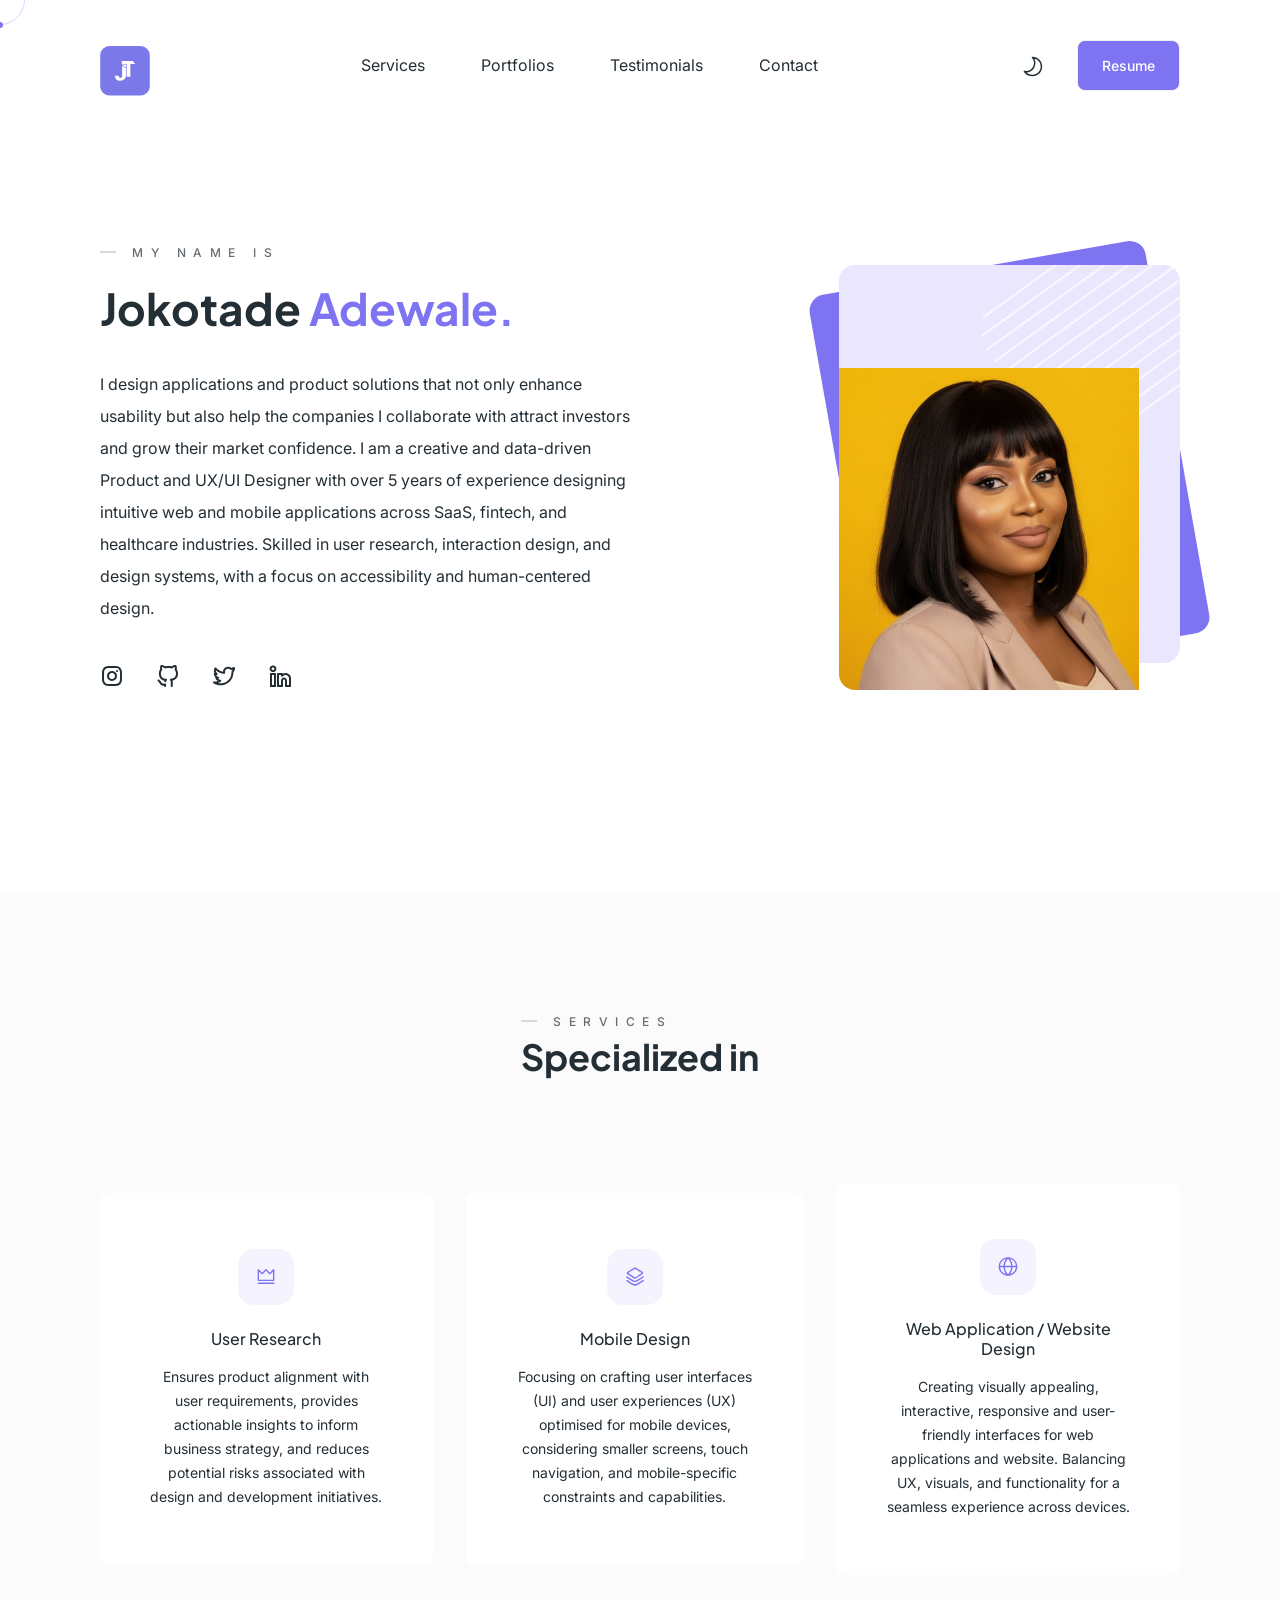
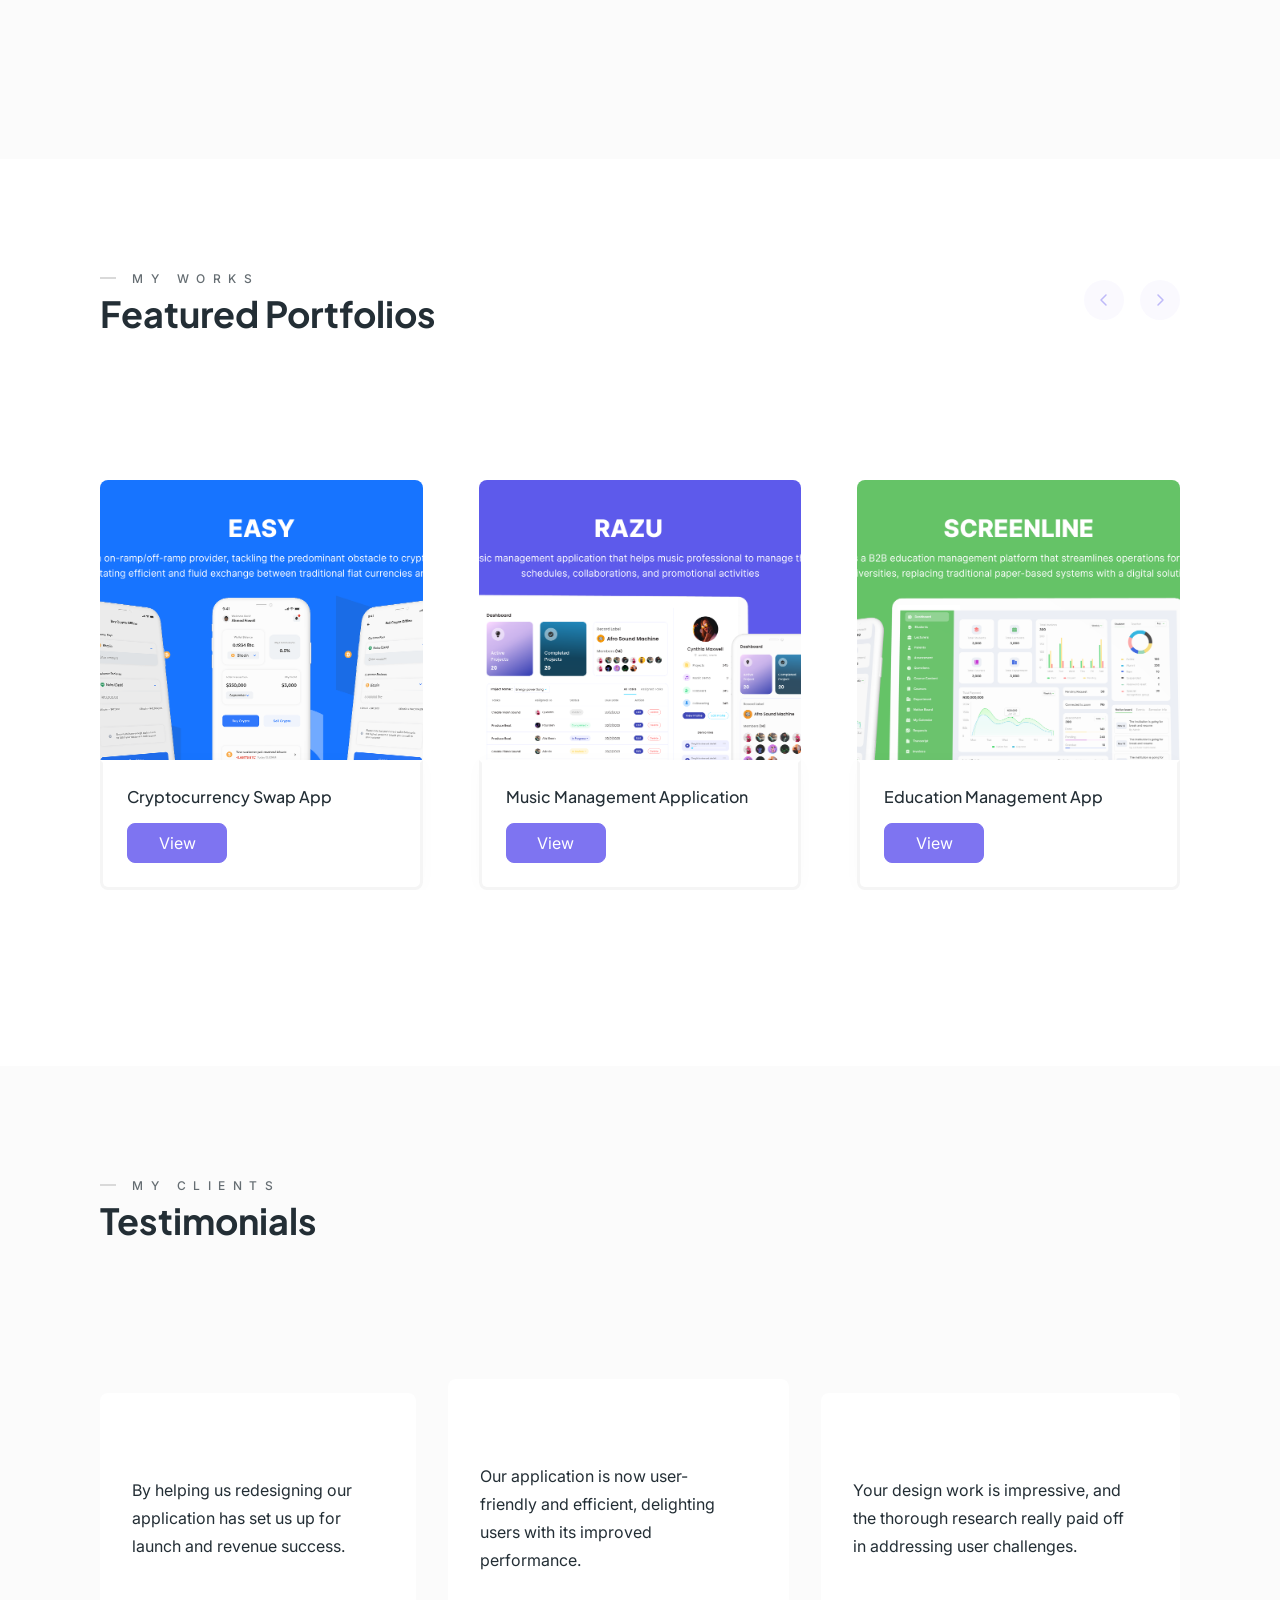
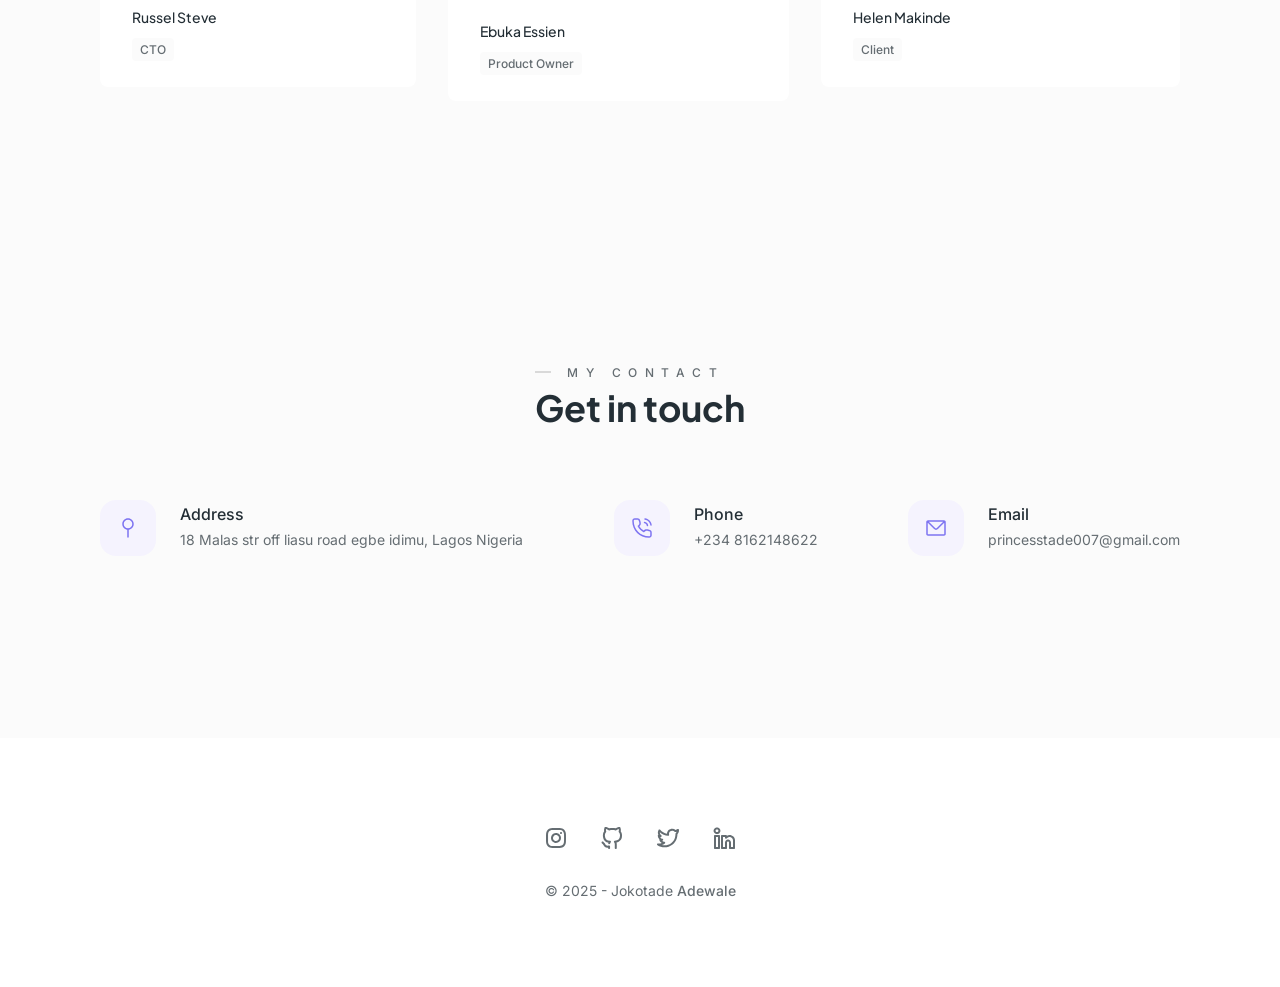
==== commit dc08f58f: "easy page" ====
--- a/index.html
+++ b/index.html
@@ -29,9 +29,9 @@
                 <li class="portfolios" data-aos-delay="250" data-aos="fade-down"><a href="#portfolios">Portfolios</a></li>
                 <li class="testimonials" data-aos-delay="300" data-aos="fade-down"><a href="#testimonials">Testimonials</a></li>
                 <li class="contact data-aos-delay="350" data-aos="fade-down"><a href="#contact">Contact</a></li>
-                <li class="testimonials mobile-link" data-aos-delay="350" data-aos="fade-down"><a href="#testimonials">Testimonials</a></li>
-                <li class="education-skill mobile-link" data-aos-delay="350" data-aos="fade-down"><a href="#education-skill">Education</a></li>
-                <li class="contact mobile-link" data-aos-delay="350" data-aos="fade-down"><a href="#contact">Contact</a></li>
+                <!-- <li class="testimonials mobile-link" data-aos-delay="350" data-aos="fade-down"><a href="#testimonials">Testimonials</a></li> -->
+                <!-- <li class="education-skill mobile-link" data-aos-delay="350" data-aos="fade-down"><a href="#education-skill">Education</a></li>
+                <li class="contact mobile-link" data-aos-delay="350" data-aos="fade-down"><a href="#contact">Contact</a></li> -->
                 <li class="mobile-link" data-aos-delay="350" data-aos="fade-down"><a href="assets/resume.pdf" >Resume</a></li>
             </ul>
         </nav>
@@ -57,7 +57,7 @@
             <div class="content" data-aos="fade-up">
                 <p class="above-title mb-16">My name is</p>
                 <h1 class="full-name">Jokotade <span class="primary">Adewale.</span></h1>
-                <p class="about">Experienced Senior Product and UI/UX Designer with a proven track record of delivering user-friendly application that drive business results.  with more than +5 years of experience in enterprise companies and startups.  Proficient in user research, prototyping, usability testing and interaction design, and creating intuitive and visually appealing interfaces.
+                <p class="about">I design applications and product solutions that not only enhance usability but also help the companies I collaborate with attract investors and grow their market confidence. I am a creative and data-driven Product and UX/UI Designer with over 5 years of experience designing intuitive web and mobile applications across SaaS, fintech, and healthcare industries. Skilled in user research, interaction design, and design systems, with a focus on accessibility and human-centered design.
                 </p>
                 <a href="assets/resume.pdf" target="_blank" class="btn btn-outline-light download-resume-mobile">Download Resume</a>
                 <ul class="social-icons">
@@ -97,7 +97,7 @@
                         <use xlink:href="assets/img/sprite.svg#lines-vector"></use>
                     </svg>
                 </div>
-                <img class="avatar" src="assets/img/avatar.png" alt="Alex Smith">
+                <img class="avatar" src="images/Image 25.png" alt="Jokotade Adewale">
             </div>
         </div>
     </section>
@@ -164,6 +164,21 @@
             <div class="portfolio-item-wrapper">
                 <div class="swiper">
                     <div class="swiper-wrapper">
+                         <div class="swiper-slide" data-aos="fade-up" data-aos-delay="300">
+                            <article class="portfolio-item">
+                                <figure>
+                                    <img src="assets/img/portfolio-item-2.jpg">
+                                </figure>
+                                <div class="detail">
+                                    <h4 class="title">Cryptocurrency Swap App</h4>
+                                    <div class="bottom">
+                                        <a class="link" href="easy.html">
+                                            View
+                                        </a>
+                                    </div>
+                                </div>
+                            </article>
+                        </div>
                         <div class="swiper-slide" data-aos="fade-up" data-aos-delay="200">
                             <article class="portfolio-item">
                                 <figure>
@@ -179,21 +194,7 @@
                                 </div>
                             </article>
                         </div>
-                        <div class="swiper-slide" data-aos="fade-up" data-aos-delay="300">
-                            <article class="portfolio-item">
-                                <figure>
-                                    <img src="assets/img/portfolio-item-2.jpg">
-                                </figure>
-                                <div class="detail">
-                                    <h4 class="title">Web3 Currency Swap App.</h4>
-                                    <div class="bottom">
-                                        <a class="link" href="https://www.figma.com/proto/F2nv5XR6xzPYJlfeK1U0pS/Easy?page-id=&node-id=13-39&p=f&viewport=156%2C228%2C0.19&t=OGY16AN2ID2Uvr2o-1&scaling=min-zoom&content-scaling=fixed">
-                                            View
-                                        </a>
-                                    </div>
-                                </div>
-                            </article>
-                        </div>
+                       
                         <div class="swiper-slide" data-aos="fade-up" data-aos-delay="400">
                             <article class="portfolio-item">
                                 <figure>
--- a/styles.css
+++ b/styles.css
@@ -137,6 +137,8 @@
 }
 .btn-outline-light {
     border: 1px solid var(--light-2);
+     background: var(--purple);
+    color: var(--white);
 }
 .btn-primary {
     background: var(--purple);
@@ -549,6 +551,7 @@
 
 .portfolio-section {
     padding: 104px 0 176px;
+    width: 100%; /* Ensure it takes full width of the container */
 }
 .portfolio-section .section-name {
     display: flex;
@@ -566,7 +569,7 @@
     width: 40px;
     height: 40px;
     background: var(--purple-light-2);
-    border-radius: 16px;
+    border-radius: 20px;
     display: flex;
     align-items: center;
     justify-content: center;
@@ -629,7 +632,7 @@
     left: 0;
     box-shadow: 0 1px 20px rgba(0, 0, 0, .02);
     z-index: 2;
-    border: 1px solid var(--light-3);
+    border: 3px solid var(--light-3);
     border-top-color: transparent;
     border-bottom-left-radius: 8px;
     border-bottom-right-radius: 8px;
@@ -667,10 +670,11 @@
     justify-content: center;
     width: 100px;
     height: 40px;
-    border: 1px solid var(--purple-light-1);
-    border-radius: 16px;
-    margin-left: 16px;
+    border: 1px solid var(--purple); /* Ensure the border is purple */
+    border-radius: 8px;
     cursor: pointer;
+    background-color: var(--purple); /* Set primary color as background */
+    color: white; /* Set text color to white */
 }
 
 /* WORK EXPERIENCES */
@@ -1121,6 +1125,7 @@
 .footer .copyright .bold {
     font-weight: 500;
 }
+
 /* RESPONSIVE */
 @media only screen and (max-width: 1280px) {
     /* GENERAL */
